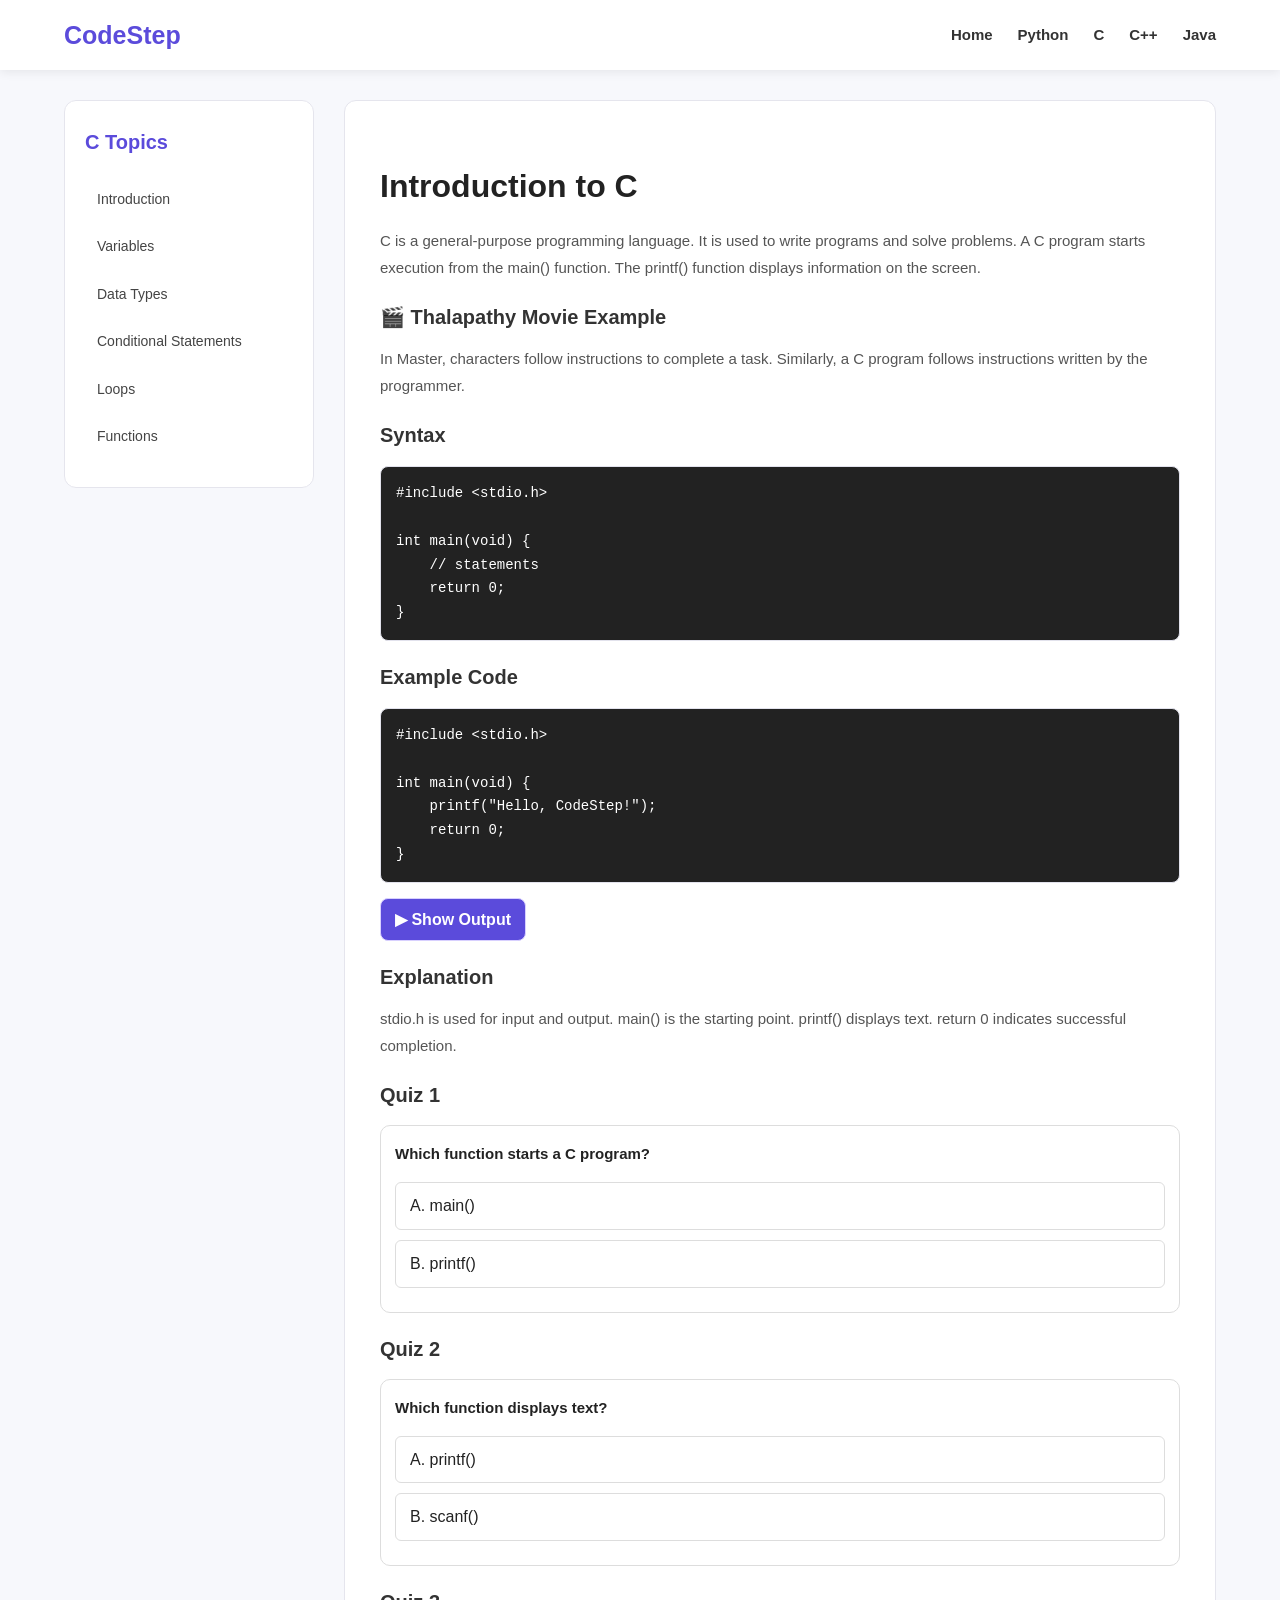
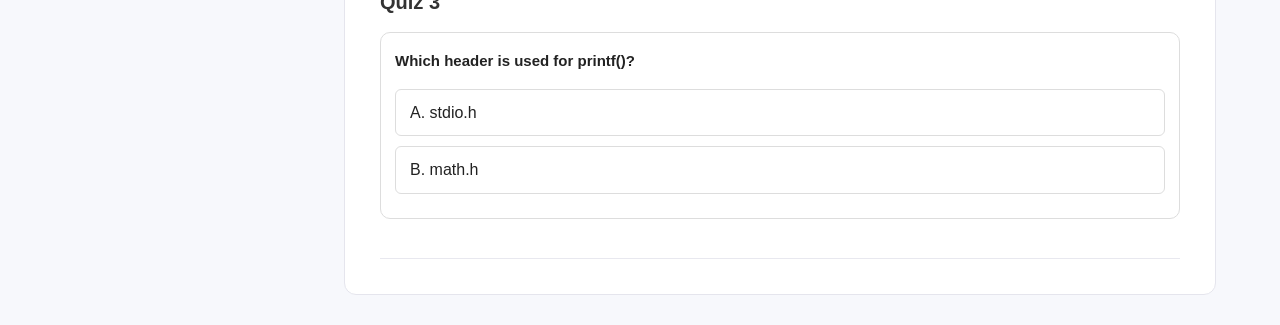
==== c.html @ 49bfe941 "Updated CodeStep project" ====
<!DOCTYPE html>
<html lang="en">
<head>
    <meta charset="UTF-8">
    <meta name="viewport" content="width=device-width, initial-scale=1.0">
    <title>Learn C - CodeStep</title>
    <link rel="stylesheet" href="style.css">

    <style>
        .topic { display: none; }
        .topic:target { display: block; }

        .learning-page:has(.topic:target) .topic:first-of-type {
            display: none;
        }

        .learning-page:not(:has(.topic:target)) .topic:first-of-type {
            display: block;
        }

        .output-details {
            margin: 12px 0;
        }

        .output-details summary {
            cursor: pointer;
            display: inline-block;
            padding: 8px 14px;
            border-radius: 8px;
            background: #5b4bdb;
            color: white;
            font-weight: 600;
        }

        .output-details pre {
            margin-top: 10px;
            padding: 12px;
            border-radius: 8px;
            overflow-x: auto;
        }

        .quiz-question {
            margin: 14px 0;
            padding: 14px;
            border: 1px solid #ddd;
            border-radius: 10px;
        }

        .quiz-question input[type="radio"] {
            position: absolute;
            opacity: 0;
            width: 1px;
            height: 1px;
        }

        .quiz-question label {
            display: block;
            width: 100%;
            box-sizing: border-box;
            min-height: 45px;
            margin: 10px 0;
            padding: 10px 14px;
            cursor: pointer;
            border: 1px solid #ddd;
            border-radius: 6px;
            background: white;
            text-align: left;
        }

        .quiz-question label:hover {
            background: #eeeaff;
        }

        .quiz-question .answer {
            display: none;
            font-weight: bold;
            margin: 10px 0;
        }

        .quiz-question input.correct-option:checked + label {
            background: #e8f7e8;
            border-color: green;
        }

        .quiz-question input.correct-option:checked + label + .answer.correct {
            display: block;
            color: green;
        }

        .quiz-question input.wrong-option:checked + label {
            background: #fff0f0;
            border-color: red;
        }

        .quiz-question input.wrong-option:checked + label + .answer.wrong {
            display: block;
            color: red;
        }
    </style>
</head>

<body>

<header class="header">
    <div class="logo">CodeStep</div>

    <nav class="nav">
        <a href="index.html">Home</a>
        <a href="python.html">Python</a>
        <a href="c.html">C</a>
        <a href="cpp.html">C++</a>
        <a href="java.html">Java</a>
    </nav>
</header>

<div class="learning-page">

    <aside class="sidebar">
        <h3>C Topics</h3>
        <a href="#intro">Introduction</a>
        <a href="#variables">Variables</a>
        <a href="#datatypes">Data Types</a>
        <a href="#conditions">Conditional Statements</a>
        <a href="#loops">Loops</a>
        <a href="#functions">Functions</a>
    </aside>

    <main class="content">

        <!-- TOPIC 1: INTRODUCTION -->

        <section class="topic" id="intro">

            <h1>Introduction to C</h1>

            <p>
                C is a general-purpose programming language.
                It is used to write programs and solve problems.
                A C program starts execution from the main()
                function. The printf() function displays
                information on the screen.
            </p>

            <h3>🎬 Thalapathy Movie Example</h3>

            <p>
                In Master, characters follow instructions
                to complete a task. Similarly, a C program
                follows instructions written by the programmer.
            </p>

            <h3>Syntax</h3>

            <pre><code>#include &lt;stdio.h&gt;

int main(void) {
    // statements
    return 0;
}</code></pre>

            <h3>Example Code</h3>

            <pre><code>#include &lt;stdio.h&gt;

int main(void) {
    printf("Hello, CodeStep!");
    return 0;
}</code></pre>

            <details class="output-details">
                <summary>▶ Show Output</summary>
                <pre><code>Hello, CodeStep!</code></pre>
            </details>

            <h3>Explanation</h3>

            <p>
                stdio.h is used for input and output.
                main() is the starting point.
                printf() displays text.
                return 0 indicates successful completion.
            </p>

            <h3>Quiz 1</h3>

            <div class="quiz-question">
                <p>Which function starts a C program?</p>

                <input type="radio" name="c-q1" id="c-q1-a" class="correct-option">
                <label for="c-q1-a">A. main()</label>
                <p class="answer correct">Correct!</p>

                <input type="radio" name="c-q1" id="c-q1-b" class="wrong-option">
                <label for="c-q1-b">B. printf()</label>
                <p class="answer wrong">Wrong!</p>
            </div>

            <h3>Quiz 2</h3>

            <div class="quiz-question">
                <p>Which function displays text?</p>

                <input type="radio" name="c-q2" id="c-q2-a" class="correct-option">
                <label for="c-q2-a">A. printf()</label>
                <p class="answer correct">Correct!</p>

                <input type="radio" name="c-q2" id="c-q2-b" class="wrong-option">
                <label for="c-q2-b">B. scanf()</label>
                <p class="answer wrong">Wrong!</p>
            </div>

            <h3>Quiz 3</h3>

            <div class="quiz-question">
                <p>Which header is used for printf()?</p>

                <input type="radio" name="c-q3" id="c-q3-a" class="correct-option">
                <label for="c-q3-a">A. stdio.h</label>
                <p class="answer correct">Correct!</p>

                <input type="radio" name="c-q3" id="c-q3-b" class="wrong-option">
                <label for="c-q3-b">B. math.h</label>
                <p class="answer wrong">Wrong!</p>
            </div>

        </section>

        <!-- TOPIC 2: VARIABLES -->

        <section class="topic" id="variables">

            <h1>Variables</h1>

            <p>
                A variable is a named memory location
                used to store a value.
                Variables can store numbers and other
                information that can be used in a program.
            </p>

            <h3>🎬 Thalapathy Movie Example</h3>

            <p>
                In Sarkar, votes can be counted and stored.
                Similarly, variables store values such
                as marks, age, and count.
            </p>

            <h3>Syntax</h3>

            <pre><code>data_type variable_name = value;</code></pre>

            <h3>Example Code</h3>

            <pre><code>#include &lt;stdio.h&gt;

int main(void) {

    int marks = 95;

    printf("Marks = %d", marks);

    return 0;
}</code></pre>

            <details class="output-details">
                <summary>▶ Show Output</summary>
                <pre><code>Marks = 95</code></pre>
            </details>

            <h3>Explanation</h3>

            <p>
                int is the data type.
                marks is the variable name.
                95 is the stored value.
                %d displays an integer.
            </p>

            <h3>Quiz 1</h3>

            <div class="quiz-question">
                <p>What does a variable store?</p>

                <input type="radio" name="c-q4" id="c-q4-a" class="correct-option">
                <label for="c-q4-a">A. A value</label>
                <p class="answer correct">Correct!</p>

                <input type="radio" name="c-q4" id="c-q4-b" class="wrong-option">
                <label for="c-q4-b">B. Only a function</label>
                <p class="answer wrong">Wrong!</p>
            </div>

            <h3>Quiz 2</h3>

            <div class="quiz-question">
                <p>Which type stores whole numbers?</p>

                <input type="radio" name="c-q5" id="c-q5-a" class="correct-option">
                <label for="c-q5-a">A. int</label>
                <p class="answer correct">Correct!</p>

                <input type="radio" name="c-q5" id="c-q5-b" class="wrong-option">
                <label for="c-q5-b">B. char</label>
                <p class="answer wrong">Wrong!</p>
            </div>

            <h3>Quiz 3</h3>

            <div class="quiz-question">
                <p>Choose a valid declaration.</p>

                <input type="radio" name="c-q6" id="c-q6-a" class="correct-option">
                <label for="c-q6-a">A. int age = 18;</label>
                <p class="answer correct">Correct!</p>

                <input type="radio" name="c-q6" id="c-q6-b" class="wrong-option">
                <label for="c-q6-b">B. age int;</label>
                <p class="answer wrong">Wrong!</p>
            </div>

        </section>

        <!-- TOPIC 3: DATA TYPES -->

        <section class="topic" id="datatypes">

            <h1>Data Types</h1>

            <p>
                Data types specify the type of value
                stored in a variable.
                int stores whole numbers.
                float stores decimal numbers.
                char stores a single character.
            </p>

            <h3>🎬 Thalapathy Movie Example</h3>

            <p>
                In Bigil, different players have different
                roles. In C, data types also have different
                roles based on the values they store.
            </p>

            <h3>Syntax</h3>

            <pre><code>int count;
float price;
char grade;</code></pre>

            <h3>Example Code</h3>

            <pre><code>#include &lt;stdio.h&gt;

int main(void) {

    int count = 3;
    float price = 12.5;
    char grade = 'A';

    printf("%d\n", count);
    printf("%.1f\n", price);
    printf("%c", grade);

    return 0;
}</code></pre>

            <details class="output-details">
                <summary>▶ Show Output</summary>
                <pre><code>3
12.5
A</code></pre>
            </details>

            <h3>Explanation</h3>

            <p>
                %d displays an integer.
                %f displays a decimal number.
                %c displays a character.
                \n moves the output to the next line.
            </p>

            <h3>Quiz 1</h3>

            <div class="quiz-question">
                <p>Which type stores a character?</p>

                <input type="radio" name="c-q7" id="c-q7-a" class="correct-option">
                <label for="c-q7-a">A. char</label>
                <p class="answer correct">Correct!</p>

                <input type="radio" name="c-q7" id="c-q7-b" class="wrong-option">
                <label for="c-q7-b">B. float</label>
                <p class="answer wrong">Wrong!</p>
            </div>

            <h3>Quiz 2</h3>

            <div class="quiz-question">
                <p>Which type stores 8.5?</p>

                <input type="radio" name="c-q8" id="c-q8-a" class="correct-option">
                <label for="c-q8-a">A. float</label>
                <p class="answer correct">Correct!</p>

                <input type="radio" name="c-q8" id="c-q8-b" class="wrong-option">
                <label for="c-q8-b">B. char</label>
                <p class="answer wrong">Wrong!</p>
            </div>

            <h3>Quiz 3</h3>

            <div class="quiz-question">
                <p>Which format prints an integer?</p>

                <input type="radio" name="c-q9" id="c-q9-a" class="correct-option">
                <label for="c-q9-a">A. %d</label>
                <p class="answer correct">Correct!</p>

                <input type="radio" name="c-q9" id="c-q9-b" class="wrong-option">
                <label for="c-q9-b">B. %c</label>
                <p class="answer wrong">Wrong!</p>
            </div>

        </section>

        <!-- TOPIC 4: CONDITIONS -->

        <section class="topic" id="conditions">

            <h1>Conditional Statements</h1>

            <p>
                Conditional statements are used to make
                decisions in a program.
                if checks whether a condition is true.
                else runs when the condition is false.
            </p>

            <h3>🎬 Thalapathy Movie Example</h3>

            <p>
                In Theri, decisions depend on situations.
                Similarly, if-else statements choose
                which block of code should run.
            </p>

            <h3>Syntax</h3>

            <pre><code>if (condition) {
    // true block
} else {
    // false block
}</code></pre>

            <h3>Example Code</h3>

            <pre><code>#include &lt;stdio.h&gt;

int main(void) {

    int mark = 75;

    if (mark >= 50) {
        printf("Pass");
    } else {
        printf("Fail");
    }

    return 0;
}</code></pre>

            <details class="output-details">
                <summary>▶ Show Output</summary>
                <pre><code>Pass</code></pre>
            </details>

            <h3>Explanation</h3>

            <p>
                mark is 75.
                The condition mark >= 50 is true.
                So the program displays Pass.
            </p>

            <h3>Quiz 1</h3>

            <div class="quiz-question">
                <p>Which keyword checks a condition?</p>

                <input type="radio" name="c-q10" id="c-q10-a" class="correct-option">
                <label for="c-q10-a">A. if</label>
                <p class="answer correct">Correct!</p>

                <input type="radio" name="c-q10" id="c-q10-b" class="wrong-option">
                <label for="c-q10-b">B. printf</label>
                <p class="answer wrong">Wrong!</p>
            </div>

            <h3>Quiz 2</h3>

            <div class="quiz-question">
                <p>When does else execute?</p>

                <input type="radio" name="c-q11" id="c-q11-a" class="correct-option">
                <label for="c-q11-a">A. When if is false</label>
                <p class="answer correct">Correct!</p>

                <input type="radio" name="c-q11" id="c-q11-b" class="wrong-option">
                <label for="c-q11-b">B. When if is true</label>
                <p class="answer wrong">Wrong!</p>
            </div>

            <h3>Quiz 3</h3>

            <div class="quiz-question">
                <p>What is the output when mark = 75?</p>

                <input type="radio" name="c-q12" id="c-q12-a" class="correct-option">
                <label for="c-q12-a">A. Pass</label>
                <p class="answer correct">Correct!</p>

                <input type="radio" name="c-q12" id="c-q12-b" class="wrong-option">
                <label for="c-q12-b">B. Fail</label>
                <p class="answer wrong">Wrong!</p>
            </div>

        </section>

        <!-- TOPIC 5: LOOPS -->

        <section class="topic" id="loops">

            <h1>Loops</h1>

            <p>
                Loops repeat a block of code.
                A for loop is useful when we know
                how many times we want to repeat
                a particular task.
            </p>

            <h3>🎬 Thalapathy Movie Example</h3>

            <p>
                In Leo, repeated practice helps a team
                improve. A loop repeats instructions
                until its condition becomes false.
            </p>

            <h3>Syntax</h3>

            <pre><code>for (initialization; condition; update) {
    // statements
}</code></pre>

            <h3>Example Code</h3>

            <pre><code>#include &lt;stdio.h&gt;

int main(void) {

    for (int i = 1; i <= 3; i++) {
        printf("%d ", i);
    }

    return 0;
}</code></pre>

            <details class="output-details">
                <summary>▶ Show Output</summary>
                <pre><code>1 2 3</code></pre>
            </details>

            <h3>Explanation</h3>

            <p>
                The loop starts with i = 1.
                It runs while i is less than or equal to 3.
                i++ increases the value by one.
                So the output is 1 2 3.
            </p>

            <h3>Quiz 1</h3>

            <div class="quiz-question">
                <p>What does a loop do?</p>

                <input type="radio" name="c-q13" id="c-q13-a" class="correct-option">
                <label for="c-q13-a">A. Repeats code</label>
                <p class="answer correct">Correct!</p>

                <input type="radio" name="c-q13" id="c-q13-b" class="wrong-option">
                <label for="c-q13-b">B. Deletes code</label>
                <p class="answer wrong">Wrong!</p>
            </div>

            <h3>Quiz 2</h3>

            <div class="quiz-question">
                <p>Which part checks whether to continue?</p>

                <input type="radio" name="c-q14" id="c-q14-a" class="correct-option">
                <label for="c-q14-a">A. Condition</label>
                <p class="answer correct">Correct!</p>

                <input type="radio" name="c-q14" id="c-q14-b" class="wrong-option">
                <label for="c-q14-b">B. Update</label>
                <p class="answer wrong">Wrong!</p>
            </div>

            <h3>Quiz 3</h3>

            <div class="quiz-question">
                <p>How many times does this loop run from 1 to 3?</p>

                <input type="radio" name="c-q15" id="c-q15-a" class="correct-option">
                <label for="c-q15-a">A. 3 times</label>
                <p class="answer correct">Correct!</p>

                <input type="radio" name="c-q15" id="c-q15-b" class="wrong-option">
                <label for="c-q15-b">B. 1 time</label>
                <p class="answer wrong">Wrong!</p>
            </div>

        </section>

        <!-- TOPIC 6: FUNCTIONS -->

        <section class="topic" id="functions">

            <h1>Functions</h1>

            <p>
                A function is a reusable block of code
                that performs a particular task.
                Functions help organize a program
                and avoid writing the same code repeatedly.
            </p>

            <h3>🎬 Thalapathy Movie Example</h3>

            <p>
                In Mersal, different people handle
                different responsibilities.
                Similarly, a function performs
                a specific task in a program.
            </p>

            <h3>Syntax</h3>

            <pre><code>return_type function_name(parameters) {
    // statements
    return value;
}</code></pre>

            <h3>Example Code</h3>

            <pre><code>#include &lt;stdio.h&gt;

int add(int a, int b) {
    return a + b;
}

int main(void) {

    printf("%d", add(4, 3));

    return 0;
}</code></pre>

            <details class="output-details">
                <summary>▶ Show Output</summary>
                <pre><code>7</code></pre>
            </details>

            <h3>Explanation</h3>

            <p>
                add() receives two integer values.
                It adds them and returns the result.
                add(4, 3) returns 7.
            </p>

            <h3>Quiz 1</h3>

            <div class="quiz-question">
                <p>Why do we use functions?</p>

                <input type="radio" name="c-q16" id="c-q16-a" class="correct-option">
                <label for="c-q16-a">A. To reuse code</label>
                <p class="answer correct">Correct!</p>

                <input type="radio" name="c-q16" id="c-q16-b" class="wrong-option">
                <label for="c-q16-b">B. To stop the computer</label>
                <p class="answer wrong">Wrong!</p>
            </div>

<h3>Quiz 2</h3>

            <div class="quiz-question">
                <p>Which keyword returns a value?</p>

                <input type="radio" name="c-q17" id="c-q17-a" class="correct-option">
                <label for="c-q17-a">A. return</label>
                <p class="answer correct">Correct!</p>

                <input type="radio" name="c-q17" id="c-q17-b" class="wrong-option">
                <label for="c-q17-b">B. printf</label>
                <p class="answer wrong">Wrong!</p>
            </div>

            <h3>Quiz 3</h3>

            <div class="quiz-question">
                <p>What does add(4, 3) return?</p>

                <input type="radio" name="c-q18" id="c-q18-a" class="correct-option">
                <label for="c-q18-a">A. 7</label>
                <p class="answer correct">Correct!</p>

                <input type="radio" name="c-q18" id="c-q18-b" class="wrong-option">
                <label for="c-q18-b">B. 43</label>
                <p class="answer wrong">Wrong!</p>
            </div>

        </section>

    </main>

</div>

</body>
</html>
---- style.css ----
/* =========================
   GENERAL
========================= */

* {
    margin: 0;
    padding: 0;
    box-sizing: border-box;
}

html {
    scroll-behavior: smooth;
}

body {
    font-family: Arial, sans-serif;
    background: #f7f8fc;
    color: #222;
    line-height: 1.6;
}

a {
    text-decoration: none;
}

button {
    font-family: inherit;
    cursor: pointer;
}

section {
    scroll-margin-top: 130px;
}


/* =========================
   HOME PAGE NAVBAR
========================= */

.navbar {
    width: 100%;
    min-height: 80px;
    background: #ffffff;

    display: flex;
    justify-content: space-between;
    align-items: center;

    padding: 0 8%;

    position: sticky;
    top: 0;
    z-index: 1000;

    box-shadow: 0 2px 10px rgba(0, 0, 0, 0.08);
}

.logo {
    flex-shrink: 0;
}

.logo a {
    font-size: 28px;
    font-weight: bold;
    color: #5b4bdb;
    text-decoration: none;
}

.nav-links {
    display: flex;
    align-items: center;
    justify-content: flex-end;
    gap: 35px;
}

.nav-links a {
    color: #333;
    font-size: 16px;
    font-weight: 600;
    white-space: nowrap;
    transition: 0.3s;
}

.nav-links a:hover {
    color: #5b4bdb;
}


/* =========================
   HOME PAGE HERO
========================= */

.hero {
    min-height: 430px;

    display: flex;
    flex-direction: column;
    justify-content: center;
    align-items: center;

    text-align: center;

    padding: 70px 20px;

    background: linear-gradient(
        135deg,
        #eef0ff,
        #f7f8fc,
        #e9f3ff
    );
}

.tagline {
    color: #5b4bdb;
    font-size: 14px;
    font-weight: bold;
    letter-spacing: 2px;
    margin-bottom: 15px;
}

.hero h2 {
    font-size: 48px;
    color: #222;
    line-height: 1.2;
    margin-bottom: 12px;
}

.hero h3 {
    font-size: 25px;
    color: #5b4bdb;
    margin-bottom: 15px;
}

.hero p {
    max-width: 650px;
    color: #666;
    font-size: 17px;
    margin-bottom: 25px;
}

.start-btn {
    display: inline-block;

    background: #5b4bdb;
    color: #ffffff;

    padding: 13px 28px;

    border-radius: 8px;

    font-size: 16px;
    font-weight: bold;

    transition: 0.3s;
}

.start-btn:hover {
    background: #4635c4;
    transform: translateY(-2px);
}


/* =========================
   HOME LANGUAGE SECTION
========================= */

.languages-section {
    padding: 70px 8%;
    background: #f7f8fc;
}

.section-heading {
    text-align: center;
    margin-bottom: 45px;
}

.section-tag {
    color: #5b4bdb;
    font-size: 13px;
    font-weight: bold;
    letter-spacing: 2px;
    margin-bottom: 10px;
}

.section-heading h2 {
    font-size: 32px;
    color: #222;
    margin-bottom: 12px;
}

.section-heading p {
    color: #666;
    font-size: 16px;
}


/* =========================
   LANGUAGE CARDS
========================= */

.language-cards {
    display: grid;

    grid-template-columns: repeat(4, minmax(0, 1fr));

    gap: 25px;

    max-width: 1200px;
    margin: 0 auto;
}

.language-card {
    background: #ffffff;

    padding: 30px 22px;

    border-radius: 15px;

    text-align: center;

    border: 1px solid #e8e8f0;

    display: flex;
    flex-direction: column;
    align-items: center;

    transition: 0.3s;
}

.language-card:hover {
    transform: translateY(-6px);

    box-shadow: 0 10px 25px rgba(91, 75, 219, 0.12);

    border-color: #d8d0ff;
}

.language-card h3 {
    font-size: 22px;
    color: #222;
    margin-bottom: 12px;
}

.language-card p {
    color: #666;
    font-size: 14px;
    margin-bottom: 22px;
    flex-grow: 1;
}


/* =========================
   LANGUAGE ICONS
========================= */

.language-icon {
    width: 75px;
    height: 75px;

    margin: 0 auto 20px;

    display: flex;
    justify-content: center;
    align-items: center;

    border-radius: 15px;

    font-size: 30px;
    font-weight: bold;

    flex-shrink: 0;
}

.python-icon {
    background: #eef0ff;
    color: #5b4bdb;
}

.c-icon {
    background: #e8f3ff;
    color: #1976d2;
}

.cpp-icon {
    background: #e9f7ff;
    color: #0086c9;
}

.java-icon {
    background: #fff0e8;
    color: #e76f00;
}


/* =========================
   LANGUAGE CARD BUTTON
========================= */

.card-button {
    display: flex;
    justify-content: center;
    align-items: center;

    width: 160px;
    height: 45px;

    margin-top: auto;

    background: #5b4bdb;
    color: #ffffff;

    border-radius: 7px;

    font-size: 14px;
    font-weight: bold;

    white-space: nowrap;
    text-align: center;

    transition: 0.3s;
}

.card-button:hover {
    background: #4635c4;
}


/* =========================
   ABOUT SECTION
========================= */

#about {
    padding: 70px 8%;
    background: #ffffff;
    text-align: center;
}

#about h2 {
    color: #222;
    font-size: 32px;
    margin-bottom: 20px;
}

#about p {
    max-width: 750px;
    margin: 0 auto;
    color: #666;
    font-size: 16px;
}


/* =========================
   LEARNING PAGE HEADER
========================= */

.header {
    width: 100%;
    min-height: 70px;

    background: #ffffff;

    display: flex;
    justify-content: space-between;
    align-items: center;

    padding: 0 5%;

    position: sticky;
    top: 0;
    z-index: 1000;

    box-shadow: 0 2px 10px rgba(0, 0, 0, 0.08);
}

.header .logo {
    font-size: 25px;
    font-weight: bold;
    color: #5b4bdb;
}

.header .logo a {
    color: #5b4bdb;
}


/* LEARNING PAGE NAV */

.nav {
    display: flex;
    align-items: center;
    gap: 25px;
}

.nav a {
    color: #333;
    font-size: 15px;
    font-weight: 600;
    white-space: nowrap;
    transition: 0.3s;
}

.nav a:hover {
    color: #5b4bdb;
}


/* =========================
   LEARNING PAGE LAYOUT
========================= */

.learning-page {
    display: flex;
    align-items: flex-start;
    gap: 30px;

    padding: 30px 5%;

    max-width: 1500px;
    margin: 0 auto;

    min-height: calc(100vh - 70px);
}


/* =========================
   SIDEBAR
========================= */

.sidebar {
    width: 250px;
    min-width: 250px;

    background: #ffffff;

    padding: 25px 20px;

    border-radius: 12px;

    border: 1px solid #e5e5ed;

    position: sticky;
    top: 100px;

    max-height: calc(100vh - 120px);

    overflow-y: auto;
}

.sidebar h3 {
    color: #5b4bdb;
    font-size: 20px;
    margin-bottom: 20px;
}

.sidebar a {
    display: block;

    padding: 10px 12px;

    margin-bottom: 5px;

    border-radius: 7px;

    color: #444;
    font-size: 14px;

    transition: 0.3s;
}

.sidebar a:hover {
    background: #eef0ff;
    color: #5b4bdb;
}


/* =========================
   MAIN CONTENT
========================= */

.content {
    flex: 1;
    min-width: 0;

    background: #ffffff;

    padding: 35px;

    border-radius: 12px;

    border: 1px solid #e5e5ed;
}

.content h1 {
    color: #222;
    font-size: 32px;
    margin-bottom: 15px;
}

.content h2 {
    color: #5b4bdb;
    font-size: 25px;
    margin-bottom: 15px;
}

.content h3 {
    color: #333;
    font-size: 20px;
    margin-bottom: 12px;
}

.content p {
    color: #555;
    font-size: 15px;
    margin-bottom: 15px;
}

.content ul,
.content ol {
    padding-left: 25px;
    margin-bottom: 20px;
}

.content li {
    color: #555;
    margin-bottom: 8px;
}


/* =========================
   TOPIC SECTIONS
========================= */

.topic {
    display: none;

    padding: 25px 0;

    border-bottom: 1px solid #e8e8ef;

    scroll-margin-top: 130px;
}

/* Show selected topic */

.topic:target {
    display: block;
}

/* Show first topic by default */

.learning-page:not(:has(.topic:target))
.topic:first-of-type {
    display: block;
}

/* Hide first topic when another topic is selected */

.learning-page:has(.topic:target)
.topic:first-of-type {
    display: none;
}

.topic:last-child {
    border-bottom: none;
}

.topic h2 {
    margin-bottom: 15px;
}

.topic h3 {
    margin-top: 20px;
}

.topic p {
    line-height: 1.8;
}


/* =========================
   CODE BLOCK
========================= */

pre {
    background: #f7f8fc;
    color: #222;

    padding: 18px;

    border: 1px solid #e2e2ec;

    border-radius: 8px;

    margin: 15px 0;

    overflow-x: auto;

    font-size: 14px;
    line-height: 1.7;
}

pre code {
    font-family: Consolas, monospace;
    color: #222;
}


/* =========================
   OUTPUT AREA
========================= */

.output-details {
    margin: 20px 0;
}

.output-details summary {
    display: inline-block;

    background: #eeeaff;
    color: #5b4bdb;

    padding: 10px 18px;

    border: 1px solid #d8d0ff;
    border-radius: 8px;

    cursor: pointer;

    font-weight: bold;

    transition: 0.3s;
}

.output-details summary:hover {
    background: #e2dcff;
    color: #4635c4;
}

.output-details pre {
    background: #f7f8fc;
    color: #222;

    padding: 18px;

    border: 1px solid #e2e2ec;
    border-radius: 8px;

    margin-top: 12px;

    overflow-x: auto;

    font-size: 14px;
    line-height: 1.7;
}

.output-details code {
    color: #222;
    font-family: Consolas, monospace;
}


/* =========================
   TRY IT SECTION
========================= */

.try-it {
    background: #f7f8fc;

    padding: 20px;

    border: 1px solid #e2e2ec;

    border-radius: 10px;

    margin: 20px 0;
}

.try-it h3 {
    color: #5b4bdb;
    margin-bottom: 15px;
}

.try-it textarea {
    width: 100%;
    min-height: 180px;

    padding: 15px;

    background: #ffffff;
    color: #222;

    border: 1px solid #d8d8e5;
    border-radius: 8px;

    font-family: Consolas, monospace;
    font-size: 14px;
    line-height: 1.6;

    resize: vertical;
}

.try-it textarea:focus {
    outline: 2px solid #c9c0ff;
    border-color: #5b4bdb;
}

.try-it button {
    background: #5b4bdb;
    color: #ffffff;

    border: none;
    border-radius: 7px;

    padding: 10px 20px;

    margin-top: 12px;

    font-size: 14px;
    font-weight: bold;

    transition: 0.3s;
}

.try-it button:hover {
    background: #4635c4;
}

.try-it .output {
    background: #ffffff;
    color: #222;

    border: 1px solid #e2e2ec;
    border-radius: 8px;

    padding: 15px;

    margin-top: 15px;

    min-height: 50px;

    overflow-x: auto;
}


/* =========================
   QUIZ
========================= */

.quiz {
    width: 100%;

    background: #f7f8fc;

    padding: 25px;

    border: 1px solid #e2e2ec;

    border-radius: 10px;

    margin: 25px 0;
}

.quiz h2 {
    color: #5b4bdb;
    margin-bottom: 20px;
}


/* QUIZ QUESTION */

.quiz-question {
    width: 100%;

    background: #ffffff;

    padding: 20px;

    border: 1px solid #e2e2ec;

    border-radius: 10px;

    margin: 14px 0 18px;
}

.quiz-question p {
    color: #222;
    font-weight: bold;
    margin-bottom: 15px;
}


/* QUIZ BUTTONS */

.quiz-question button {
    display: block;

    width: 100%;
    min-height: 45px;

    background: #ffffff;
    color: #333;

    padding: 12px 15px;
    margin: 10px 0;

    border: 1px solid #e2e2ec;
    border-radius: 7px;

    font-size: 14px;
    text-align: left;

    cursor: pointer;

    transition: 0.3s;
}

.quiz-question button:hover {
    background: #eef0ff;
    border-color: #c9c0ff;
}


/* QUIZ ANSWER */

.quiz-question .answer {
    display: block;

    width: 100%;

    background: transparent;

    border: none;

    padding: 0;

    margin-top: 12px;

    font-size: 14px;
    font-weight: bold;
}

.answer.correct {
    color: green;
}

.answer.wrong {
    color: red;
}



/* =========================
   FOOTER
========================= */

footer {
    width: 100%;

    background: #111111;
    color: #ffffff;

    padding: 30px 8%;

    text-align: center;

    font-size: 14px;

    border-top: 1px solid #333333;
}

footer p {
    color: #cccccc;
    margin-bottom: 8px;
}

footer a {
    color: #a99cff;
    text-decoration: none;
}

footer a:hover {
    color: #ffffff;
}


/* =========================
   TABLET
========================= */

@media (max-width: 1100px) {

    .language-cards {
        grid-template-columns: repeat(2, minmax(0, 1fr));
    }

    .learning-page {
        padding: 25px 3%;
        gap: 20px;
    }

    .sidebar {
        width: 220px;
        min-width: 220px;
    }

    .content {
        padding: 25px;
    }

}


/* =========================
   MOBILE
========================= */

@media (max-width: 700px) {

    /* HOME NAVBAR */

    .navbar {
        min-height: 70px;

        padding: 15px 5%;

        flex-direction: column;
        justify-content: center;

        gap: 12px;
    }

    .logo a {
        font-size: 25px;
    }

    .nav-links {
        width: 100%;

        display: flex;
        flex-wrap: wrap;

        justify-content: center;
        align-items: center;

        gap: 12px 20px;
    }

    .nav-links a {
        font-size: 14px;
    }


    /* HOME HERO */

    .hero {
        min-height: 350px;
        padding: 50px 20px;
    }

    .hero h2 {
        font-size: 34px;
    }

    .hero h3 {
        font-size: 21px;
    }

    .hero p {
        font-size: 15px;
    }


    /* LANGUAGE SECTION */

    .languages-section {
        padding: 50px 5%;
    }

    .section-heading h2 {
        font-size: 26px;
    }

    .language-cards {
        grid-template-columns: 1fr;
        gap: 18px;
    }

    .language-card {
        padding: 25px 20px;
    }


    /* LEARNING HEADER */

    .header {
        width: 100%;
        min-height: 70px;

        padding: 12px 5%;

        background: #ffffff;

        display: flex;
        flex-direction: column;

        justify-content: center;
        align-items: center;

        gap: 10px;

        position: sticky;
        top: 0;
        z-index: 1000;
    }

    .header .logo {
        font-size: 23px;
    }

    .nav {
        width: 100%;

        display: flex;
        flex-wrap: wrap;

        justify-content: center;
        align-items: center;

        gap: 10px 18px;
    }

    .nav a {
        font-size: 13px;
    }


    /* LEARNING PAGE */

    .learning-page {
        flex-direction: column;

        padding: 20px 5%;

        gap: 20px;
    }


    /* SIDEBAR */

    .sidebar {
        width: 100%;
        min-width: 0;

        position: static;

        max-height: none;

        padding: 20px;
    }

    .sidebar a {
        display: inline-block;

        margin-right: 5px;
    }


    /* CONTENT */

    .content {
        width: 100%;

        padding: 20px;
    }

    .content h1 {
        font-size: 27px;
    }

    .content h2 {
        font-size: 22px;
    }


    /* TOPICS */

    .topic {
        padding: 20px 0;

        scroll-margin-top: 130px;
    }


    /* CODE */

    pre {
        font-size: 12px;
        padding: 12px;
    }


    /* TRY IT */

    .try-it {
        padding: 15px;
    }


    /* QUIZ */

    .quiz {
        padding: 15px;
    }

    .quiz-question {
        padding: 15px;
    }

    .quiz-question button {
        min-height: 45px;

        font-size: 13px;

        padding: 10px 12px;
    }

}


/* =========================
   SMALL MOBILE
========================= */

@media (max-width: 400px) {

    .nav-links {
        gap: 10px 14px;
    }

    .nav-links a {
        font-size: 12px;
    }

    .hero h2 {
        font-size: 29px;
    }

    .section-heading h2 {
        font-size: 23px;
    }

    .content {
        padding: 15px;
    }

    .quiz-question {
        padding: 15px;
    }

}
/* Same code box design for all language pages */

.content pre {
    background: #222222 !important;
    color: #ffffff !important;

    padding: 15px;
    border-radius: 8px;

    overflow-x: auto;
}

.content pre code {
    background: transparent !important;
    color: #ffffff !important;
}
/* HEADER FIX */
header.header {
    background: #ffffff !important;
    color: #222222 !important;
}

/* LOGO FIX */
header.header .logo,
header.header .logo a {
    color: #5b4bdb !important;
    font-family: Arial, sans-serif !important;
    font-size: 25px !important;
    font-weight: bold !important;
}

/* NAV HOVER FIX */
header.header .nav a:hover {
    color: #5b4bdb !important;
}

/* CODE BOX FIX */
.content pre,
pre {
    background: #222222 !important;
    color: #ffffff !important;
}

.content pre code,
pre code {
    background: transparent !important;
    color: #ffffff !important;
}
/* QUIZ FEEDBACK */

.quiz-question input[type="radio"] {
    position: absolute;
    opacity: 0;
}

.quiz-question label {
    display: block;
    width: 100%;
    box-sizing: border-box;
    padding: 12px 14px;
    margin: 10px 0;
    min-height: 45px;
    border: 1px solid #ddd;
    border-radius: 6px;
    background: white;
    cursor: pointer;
    text-align: left;
}

.quiz-question label:hover {
    background: #eeeaff;
}

.quiz-question .answer {
    display: none;
    font-weight: bold;
    margin: 8px 0;
}

.quiz-question input.correct-option:checked
+ label + .answer.correct {
    display: block;
    color: green;
}

.quiz-question input.wrong-option:checked
+ label + .answer.wrong {
    display: block;
    color: red;
}

.quiz-question input.correct-option:checked + label {
    background: #e8f7e8;
    border-color: green;
}

.quiz-question input.wrong-option:checked + label {
    background: #fff0f0;
    border-color: red;
}
/* QUIZ FEEDBACK */

.quiz-question input[type="radio"] {
    position: absolute;
    opacity: 0;
    width: 1px;
    height: 1px;
}

.quiz-question label {
    display: block;
    width: 100%;
    box-sizing: border-box;
    padding: 12px 14px;
    margin: 8px 0;
    border: 1px solid #ddd;
    border-radius: 7px;
    background: white;
    cursor: pointer;
    text-align: left;
}

.quiz-question label:hover {
    background: #eeeaff;
}

.quiz-question .answer {
    display: none;
    font-weight: bold;
    margin: 10px 0;
}

.quiz-question input.correct-option:checked + label + .answer.correct {
    display: block;
    color: green;
}

.quiz-question input.wrong-option:checked + label + .answer.wrong {
    display: block;
    color: red;
}

.quiz-question input.correct-option:checked + label {
    background: #e8f7e8;
    border-color: green;
}

.quiz-question input.wrong-option:checked + label {
    background: #fff0f0;
    border-color: red;
}
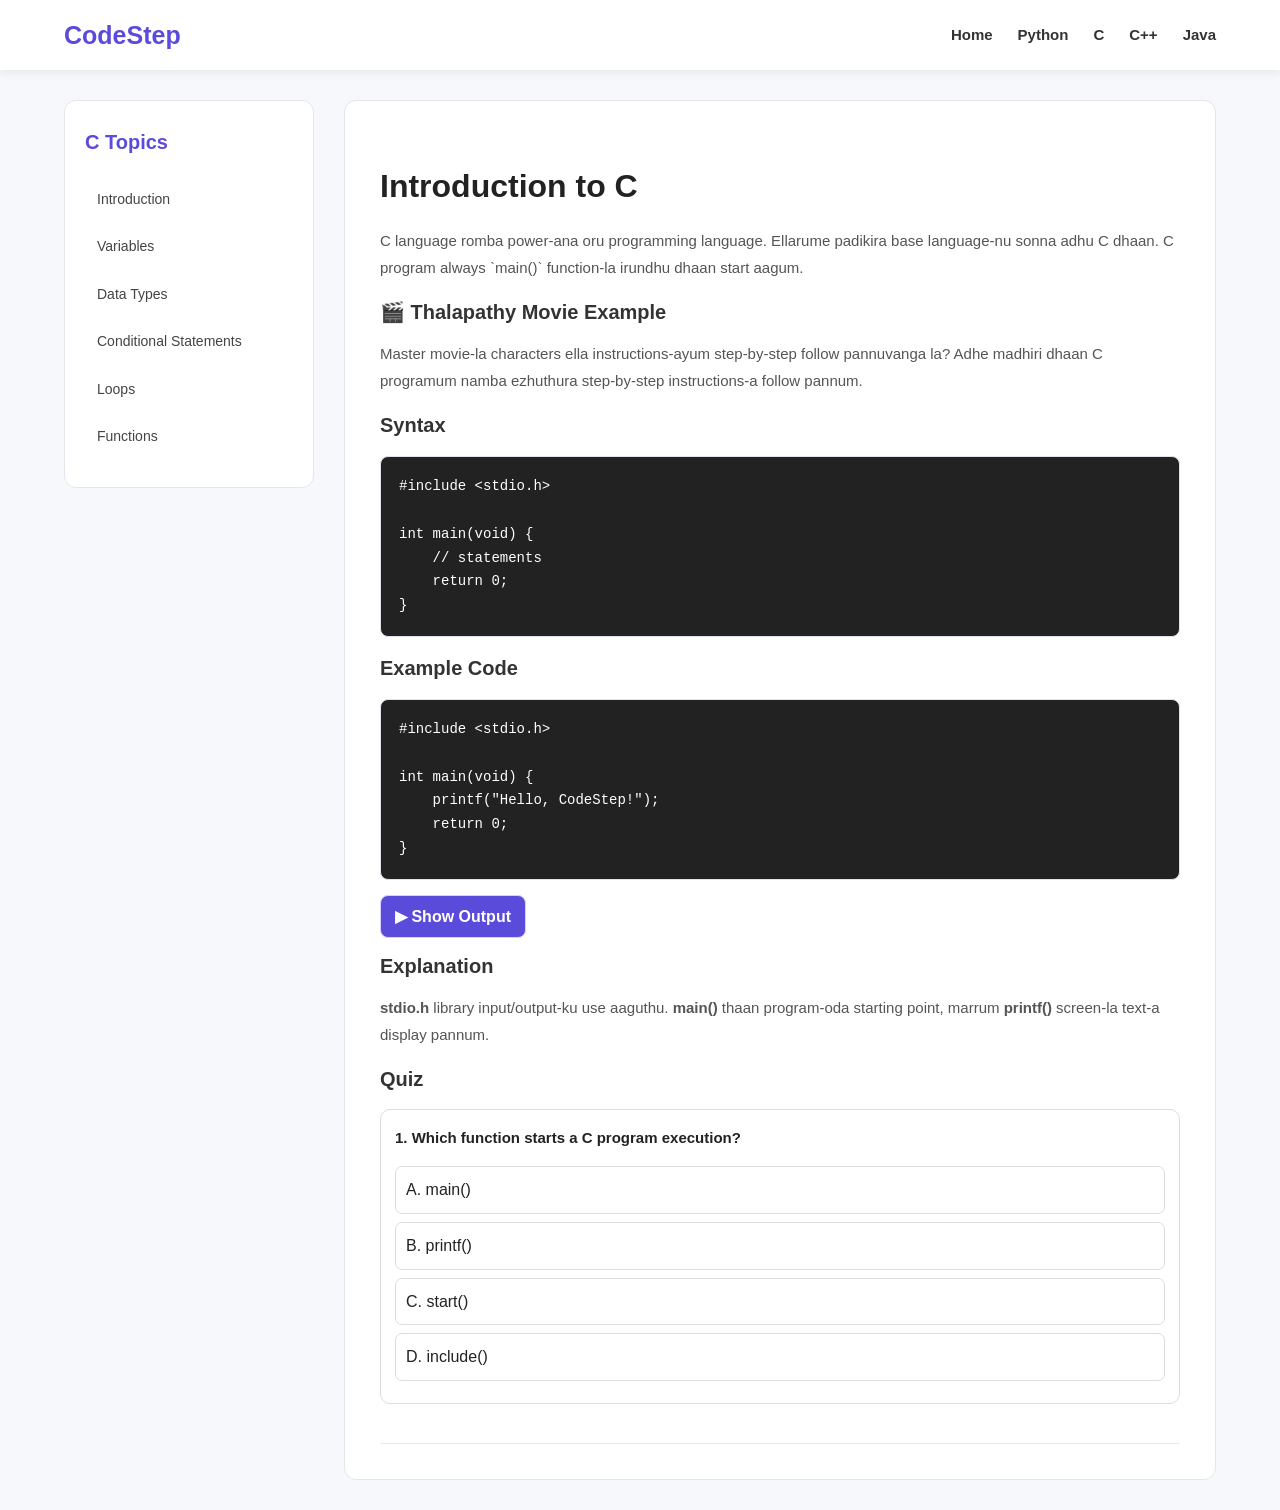
==== commit fb465974: "Upload website files" ====
--- a/c.html
+++ b/c.html
@@ -58,31 +58,33 @@
             width: 100%;
             box-sizing: border-box;
             min-height: 45px;
-            margin: 10px 0;
-            padding: 10px 14px;
+            margin: 8px 0;
+            padding: 10px;
             cursor: pointer;
             border: 1px solid #ddd;
-            border-radius: 6px;
+            border-radius: 7px;
             background: white;
             text-align: left;
         }
 
         .quiz-question label:hover {
-            background: #eeeaff;
+            background: #f2f0ff;
+            border-color: #5b4bdb;
         }
 
         .quiz-question .answer {
             display: none;
+            margin: 10px 0;
             font-weight: bold;
-            margin: 10px 0;
         }
 
         .quiz-question input.correct-option:checked + label {
             background: #e8f7e8;
             border-color: green;
-        }
-
-        .quiz-question input.correct-option:checked + label + .answer.correct {
+            color: green;
+        }
+
+        .quiz-question input.correct-option:checked + label + .answer {
             display: block;
             color: green;
         }
@@ -90,20 +92,19 @@
         .quiz-question input.wrong-option:checked + label {
             background: #fff0f0;
             border-color: red;
-        }
-
-        .quiz-question input.wrong-option:checked + label + .answer.wrong {
+            color: red;
+        }
+
+        .quiz-question input.wrong-option:checked + label + .answer {
             display: block;
             color: red;
         }
     </style>
 </head>
-
 <body>
 
 <header class="header">
     <div class="logo">CodeStep</div>
-
     <nav class="nav">
         <a href="index.html">Home</a>
         <a href="python.html">Python</a>
@@ -114,10 +115,9 @@
 </header>
 
 <div class="learning-page">
-
     <aside class="sidebar">
         <h3>C Topics</h3>
-        <a href="#intro">Introduction</a>
+        <a href="#introduction">Introduction</a>
         <a href="#variables">Variables</a>
         <a href="#datatypes">Data Types</a>
         <a href="#conditions">Conditional Statements</a>
@@ -127,30 +127,15 @@
 
     <main class="content">
 
-        <!-- TOPIC 1: INTRODUCTION -->
-
+        <!-- INTRODUCTION -->
         <section class="topic" id="intro">
-
             <h1>Introduction to C</h1>
-
-            <p>
-                C is a general-purpose programming language.
-                It is used to write programs and solve problems.
-                A C program starts execution from the main()
-                function. The printf() function displays
-                information on the screen.
-            </p>
-
-            <h3>🎬 Thalapathy Movie Example</h3>
-
-            <p>
-                In Master, characters follow instructions
-                to complete a task. Similarly, a C program
-                follows instructions written by the programmer.
-            </p>
+            <p>C language romba power-ana oru programming language. Ellarume padikira base language-nu sonna adhu C dhaan. C program always `main()` function-la irundhu dhaan start aagum.</p>
+
+            <h3>🎬 Thalapathy Movie Example</h3>
+            <p>Master movie-la characters ella instructions-ayum step-by-step follow pannuvanga la? Adhe madhiri dhaan C programum namba ezhuthura step-by-step instructions-a follow pannum.</p>
 
             <h3>Syntax</h3>
-
             <pre><code>#include &lt;stdio.h&gt;
 
 int main(void) {
@@ -159,7 +144,6 @@
 }</code></pre>
 
             <h3>Example Code</h3>
-
             <pre><code>#include &lt;stdio.h&gt;
 
 int main(void) {
@@ -173,188 +157,90 @@
             </details>
 
             <h3>Explanation</h3>
-
-            <p>
-                stdio.h is used for input and output.
-                main() is the starting point.
-                printf() displays text.
-                return 0 indicates successful completion.
-            </p>
-
-            <h3>Quiz 1</h3>
-
-            <div class="quiz-question">
-                <p>Which function starts a C program?</p>
-
+            <p><b>stdio.h</b> library input/output-ku use aaguthu. <b>main()</b> thaan program-oda starting point, marrum <b>printf()</b> screen-la text-a display pannum.</p>
+
+            <h3>Quiz</h3>
+            <div class="quiz-question">
+                <p>1. Which function starts a C program execution?</p>
                 <input type="radio" name="c-q1" id="c-q1-a" class="correct-option">
                 <label for="c-q1-a">A. main()</label>
-                <p class="answer correct">Correct!</p>
+                <p class="answer">Correct! Execution always starts from main().</p>
 
                 <input type="radio" name="c-q1" id="c-q1-b" class="wrong-option">
                 <label for="c-q1-b">B. printf()</label>
-                <p class="answer wrong">Wrong!</p>
-            </div>
-
-            <h3>Quiz 2</h3>
-
-            <div class="quiz-question">
-                <p>Which function displays text?</p>
-
+                <p class="answer">Wrong! printf() is for printing text.</p>
+
+                <input type="radio" name="c-q1" id="c-q1-c" class="wrong-option">
+                <label for="c-q1-c">C. start()</label>
+                <p class="answer">Wrong! That's not a C function.</p>
+
+                <input type="radio" name="c-q1" id="c-q1-d" class="wrong-option">
+                <label for="c-q1-d">D. include()</label>
+                <p class="answer">Wrong! include is a preprocessor directive.</p>
+            </div>
+        </section>
+
+        <!-- VARIABLES -->
+        <section class="topic" id="variables">
+            <h1>Variables</h1>
+            <p>Variable na oru memory location. Athula namba values-a store panni, apram program-la use pannikalam.</p>
+
+            <h3>🎬 Thalapathy Movie Example</h3>
+            <p>Sarkar movie-la votes ellam count panni store pannuvanga la? Adhe madhiri dhaan variables values-a store pannum.</p>
+
+            <h3>Syntax</h3>
+            <pre><code>data_type variable_name = value;</code></pre>
+
+            <h3>Example Code</h3>
+            <pre><code>#include &lt;stdio.h&gt;
+
+int main(void) {
+    int marks = 95;
+    printf("Marks = %d", marks);
+    return 0;
+}</code></pre>
+
+            <details class="output-details">
+                <summary>▶ Show Output</summary>
+                <pre><code>Marks = 95</code></pre>
+            </details>
+
+            <h3>Explanation</h3>
+            <p><b>int</b> data type, <b>marks</b> variable name, marrum <b>%d</b> integer values-a print panna use aaguthu.</p>
+
+            <h3>Quiz</h3>
+            <div class="quiz-question">
+                <p>1. What does a variable store in C?</p>
                 <input type="radio" name="c-q2" id="c-q2-a" class="correct-option">
-                <label for="c-q2-a">A. printf()</label>
-                <p class="answer correct">Correct!</p>
+                <label for="c-q2-a">A. A value</label>
+                <p class="answer">Correct! It stores data values.</p>
 
                 <input type="radio" name="c-q2" id="c-q2-b" class="wrong-option">
-                <label for="c-q2-b">B. scanf()</label>
-                <p class="answer wrong">Wrong!</p>
-            </div>
-
-            <h3>Quiz 3</h3>
-
-            <div class="quiz-question">
-                <p>Which header is used for printf()?</p>
-
-                <input type="radio" name="c-q3" id="c-q3-a" class="correct-option">
-                <label for="c-q3-a">A. stdio.h</label>
-                <p class="answer correct">Correct!</p>
-
-                <input type="radio" name="c-q3" id="c-q3-b" class="wrong-option">
-                <label for="c-q3-b">B. math.h</label>
-                <p class="answer wrong">Wrong!</p>
-            </div>
-
-        </section>
-
-        <!-- TOPIC 2: VARIABLES -->
-
-        <section class="topic" id="variables">
-
-            <h1>Variables</h1>
-
-            <p>
-                A variable is a named memory location
-                used to store a value.
-                Variables can store numbers and other
-                information that can be used in a program.
-            </p>
-
-            <h3>🎬 Thalapathy Movie Example</h3>
-
-            <p>
-                In Sarkar, votes can be counted and stored.
-                Similarly, variables store values such
-                as marks, age, and count.
-            </p>
-
-            <h3>Syntax</h3>
-
-            <pre><code>data_type variable_name = value;</code></pre>
-
-            <h3>Example Code</h3>
-
-            <pre><code>#include &lt;stdio.h&gt;
-
-int main(void) {
-
-    int marks = 95;
-
-    printf("Marks = %d", marks);
-
-    return 0;
-}</code></pre>
-
-            <details class="output-details">
-                <summary>▶ Show Output</summary>
-                <pre><code>Marks = 95</code></pre>
-            </details>
-
-            <h3>Explanation</h3>
-
-            <p>
-                int is the data type.
-                marks is the variable name.
-                95 is the stored value.
-                %d displays an integer.
-            </p>
-
-            <h3>Quiz 1</h3>
-
-            <div class="quiz-question">
-                <p>What does a variable store?</p>
-
-                <input type="radio" name="c-q4" id="c-q4-a" class="correct-option">
-                <label for="c-q4-a">A. A value</label>
-                <p class="answer correct">Correct!</p>
-
-                <input type="radio" name="c-q4" id="c-q4-b" class="wrong-option">
-                <label for="c-q4-b">B. Only a function</label>
-                <p class="answer wrong">Wrong!</p>
-            </div>
-
-            <h3>Quiz 2</h3>
-
-            <div class="quiz-question">
-                <p>Which type stores whole numbers?</p>
-
-                <input type="radio" name="c-q5" id="c-q5-a" class="correct-option">
-                <label for="c-q5-a">A. int</label>
-                <p class="answer correct">Correct!</p>
-
-                <input type="radio" name="c-q5" id="c-q5-b" class="wrong-option">
-                <label for="c-q5-b">B. char</label>
-                <p class="answer wrong">Wrong!</p>
-            </div>
-
-            <h3>Quiz 3</h3>
-
-            <div class="quiz-question">
-                <p>Choose a valid declaration.</p>
-
-                <input type="radio" name="c-q6" id="c-q6-a" class="correct-option">
-                <label for="c-q6-a">A. int age = 18;</label>
-                <p class="answer correct">Correct!</p>
-
-                <input type="radio" name="c-q6" id="c-q6-b" class="wrong-option">
-                <label for="c-q6-b">B. age int;</label>
-                <p class="answer wrong">Wrong!</p>
-            </div>
-
-        </section>
-
-        <!-- TOPIC 3: DATA TYPES -->
-
+                <label for="c-q2-b">B. Only a header file</label>
+                <p class="answer">Wrong!</p>
+
+                <input type="radio" name="c-q2" id="c-q2-c" class="wrong-option">
+                <label for="c-q2-c">C. Only loop conditions</label>
+                <p class="answer">Wrong!</p>
+
+                <input type="radio" name="c-q2" id="c-q2-d" class="wrong-option">
+                <label for="c-q2-d">D. A compiler</label>
+                <p class="answer">Wrong!</p>
+            </div>
+        </section>
+
+        <!-- DATA TYPES -->
         <section class="topic" id="datatypes">
-
             <h1>Data Types</h1>
-
-            <p>
-                Data types specify the type of value
-                stored in a variable.
-                int stores whole numbers.
-                float stores decimal numbers.
-                char stores a single character.
-            </p>
-
-            <h3>🎬 Thalapathy Movie Example</h3>
-
-            <p>
-                In Bigil, different players have different
-                roles. In C, data types also have different
-                roles based on the values they store.
-            </p>
-
-            <h3>Syntax</h3>
-
-            <pre><code>int count;
-float price;
-char grade;</code></pre>
-
-            <h3>Example Code</h3>
-
-            <pre><code>#include &lt;stdio.h&gt;
-
-int main(void) {
-
+            <p>Data types variables enna madhiri values store pannanum nu specify pannum (whole numbers, decimals, characters).</p>
+
+            <h3>🎬 Thalapathy Movie Example</h3>
+            <p>Bigil movie-la ovvoru player-kum oru role irukum la? Adhe madhiri C-layum ovvoru data type-kum oru role iruku.</p>
+
+            <h3>Example Code</h3>
+            <pre><code>#include &lt;stdio.h&gt;
+
+int main(void) {
     int count = 3;
     float price = 12.5;
     char grade = 'A';
@@ -362,7 +248,6 @@
     printf("%d\n", count);
     printf("%.1f\n", price);
     printf("%c", grade);
-
     return 0;
 }</code></pre>
 
@@ -374,93 +259,41 @@
             </details>
 
             <h3>Explanation</h3>
-
-            <p>
-                %d displays an integer.
-                %f displays a decimal number.
-                %c displays a character.
-                \n moves the output to the next line.
-            </p>
-
-            <h3>Quiz 1</h3>
-
-            <div class="quiz-question">
-                <p>Which type stores a character?</p>
-
-                <input type="radio" name="c-q7" id="c-q7-a" class="correct-option">
-                <label for="c-q7-a">A. char</label>
-                <p class="answer correct">Correct!</p>
-
-                <input type="radio" name="c-q7" id="c-q7-b" class="wrong-option">
-                <label for="c-q7-b">B. float</label>
-                <p class="answer wrong">Wrong!</p>
-            </div>
-
-            <h3>Quiz 2</h3>
-
-            <div class="quiz-question">
-                <p>Which type stores 8.5?</p>
-
-                <input type="radio" name="c-q8" id="c-q8-a" class="correct-option">
-                <label for="c-q8-a">A. float</label>
-                <p class="answer correct">Correct!</p>
-
-                <input type="radio" name="c-q8" id="c-q8-b" class="wrong-option">
-                <label for="c-q8-b">B. char</label>
-                <p class="answer wrong">Wrong!</p>
-            </div>
-
-            <h3>Quiz 3</h3>
-
-            <div class="quiz-question">
-                <p>Which format prints an integer?</p>
-
-                <input type="radio" name="c-q9" id="c-q9-a" class="correct-option">
-                <label for="c-q9-a">A. %d</label>
-                <p class="answer correct">Correct!</p>
-
-                <input type="radio" name="c-q9" id="c-q9-b" class="wrong-option">
-                <label for="c-q9-b">B. %c</label>
-                <p class="answer wrong">Wrong!</p>
-            </div>
-
-        </section>
-
-        <!-- TOPIC 4: CONDITIONS -->
-
+            <p><b>int</b> stores integers, <b>float</b> stores decimals, and <b>char</b> stores single characters.</p>
+
+            <h3>Quiz</h3>
+            <div class="quiz-question">
+                <p>1. Which data type stores a single character in C?</p>
+                <input type="radio" name="c-q3" id="c-q3-a" class="correct-option">
+                <label for="c-q3-a">A. char</label>
+                <p class="answer">Correct! char is for single characters.</p>
+
+                <input type="radio" name="c-q3" id="c-q3-b" class="wrong-option">
+                <label for="c-q3-b">B. int</label>
+                <p class="answer">Wrong! int is for integers.</p>
+
+                <input type="radio" name="c-q3" id="c-q3-c" class="wrong-option">
+                <label for="c-q3-c">C. float</label>
+                <p class="answer">Wrong! float is for decimals.</p>
+
+                <input type="radio" name="c-q3" id="c-q3-d" class="wrong-option">
+                <label for="c-q3-d">D. double</label>
+                <p class="answer">Wrong!</p>
+            </div>
+        </section>
+
+        <!-- CONDITIONAL STATEMENTS -->
         <section class="topic" id="conditions">
-
             <h1>Conditional Statements</h1>
-
-            <p>
-                Conditional statements are used to make
-                decisions in a program.
-                if checks whether a condition is true.
-                else runs when the condition is false.
-            </p>
-
-            <h3>🎬 Thalapathy Movie Example</h3>
-
-            <p>
-                In Theri, decisions depend on situations.
-                Similarly, if-else statements choose
-                which block of code should run.
-            </p>
-
-            <h3>Syntax</h3>
-
-            <pre><code>if (condition) {
-    // true block
-} else {
-    // false block
-}</code></pre>
-
-            <h3>Example Code</h3>
-
-            <pre><code>#include &lt;stdio.h&gt;
-
-int main(void) {
-
+            <p>Conditions program-ku decisions eduthu thara help pannum (if true, run this; else run that).</p>
+
+            <h3>🎬 Thalapathy Movie Example</h3>
+            <p>Theri movie-la character situation-ku etha mathiri decision edukum la? Adhe mathiri if-else statements use panrom.</p>
+
+            <h3>Example Code</h3>
+            <pre><code>#include &lt;stdio.h&gt;
+
+int main(void) {
     int mark = 75;
 
     if (mark >= 50) {
@@ -468,7 +301,6 @@
     } else {
         printf("Fail");
     }
-
     return 0;
 }</code></pre>
 
@@ -478,94 +310,44 @@
             </details>
 
             <h3>Explanation</h3>
-
-            <p>
-                mark is 75.
-                The condition mark >= 50 is true.
-                So the program displays Pass.
-            </p>
-
-            <h3>Quiz 1</h3>
-
-            <div class="quiz-question">
-                <p>Which keyword checks a condition?</p>
-
-                <input type="radio" name="c-q10" id="c-q10-a" class="correct-option">
-                <label for="c-q10-a">A. if</label>
-                <p class="answer correct">Correct!</p>
-
-                <input type="radio" name="c-q10" id="c-q10-b" class="wrong-option">
-                <label for="c-q10-b">B. printf</label>
-                <p class="answer wrong">Wrong!</p>
-            </div>
-
-            <h3>Quiz 2</h3>
-
-            <div class="quiz-question">
-                <p>When does else execute?</p>
-
-                <input type="radio" name="c-q11" id="c-q11-a" class="correct-option">
-                <label for="c-q11-a">A. When if is false</label>
-                <p class="answer correct">Correct!</p>
-
-                <input type="radio" name="c-q11" id="c-q11-b" class="wrong-option">
-                <label for="c-q11-b">B. When if is true</label>
-                <p class="answer wrong">Wrong!</p>
-            </div>
-
-            <h3>Quiz 3</h3>
-
-            <div class="quiz-question">
-                <p>What is the output when mark = 75?</p>
-
-                <input type="radio" name="c-q12" id="c-q12-a" class="correct-option">
-                <label for="c-q12-a">A. Pass</label>
-                <p class="answer correct">Correct!</p>
-
-                <input type="radio" name="c-q12" id="c-q12-b" class="wrong-option">
-                <label for="c-q12-b">B. Fail</label>
-                <p class="answer wrong">Wrong!</p>
-            </div>
-
-        </section>
-
-        <!-- TOPIC 5: LOOPS -->
-
+            <p>Mark 50-ku mela iruntha "Pass" print aagum, illena "Fail" print aagum.</p>
+
+            <h3>Quiz</h3>
+            <div class="quiz-question">
+                <p>1. Which keyword is used to check a condition in C?</p>
+                <input type="radio" name="c-q4" id="c-q4-a" class="correct-option">
+                <label for="c-q4-a">A. if</label>
+                <p class="answer">Correct! 'if' checks conditions.</p>
+
+                <input type="radio" name="c-q4" id="c-q4-b" class="wrong-option">
+                <label for="c-q4-b">B. loop</label>
+                <p class="answer">Wrong!</p>
+
+                <input type="radio" name="c-q4" id="c-q4-c" class="wrong-option">
+                <label for="c-q4-c">C. printf</label>
+                <p class="answer">Wrong!</p>
+
+                <input type="radio" name="c-q4" id="c-q4-d" class="wrong-option">
+                <label for="c-q4-d">D. main</label>
+                <p class="answer">Wrong!</p>
+            </div>
+        </section>
+
+        <!-- LOOPS -->
         <section class="topic" id="loops">
-
             <h1>Loops</h1>
-
-            <p>
-                Loops repeat a block of code.
-                A for loop is useful when we know
-                how many times we want to repeat
-                a particular task.
-            </p>
-
-            <h3>🎬 Thalapathy Movie Example</h3>
-
-            <p>
-                In Leo, repeated practice helps a team
-                improve. A loop repeats instructions
-                until its condition becomes false.
-            </p>
-
-            <h3>Syntax</h3>
-
-            <pre><code>for (initialization; condition; update) {
-    // statements
-}</code></pre>
-
-            <h3>Example Code</h3>
-
-            <pre><code>#include &lt;stdio.h&gt;
-
-int main(void) {
-
+            <p>Loops code-a thirumba thirumba repeat panna use aaguthu.</p>
+
+            <h3>🎬 Thalapathy Movie Example</h3>
+            <p>Leo movie-la practice-a repeat panni strong aagurathu madhiri loops instructions-a repeat pannum.</p>
+
+            <h3>Example Code</h3>
+            <pre><code>#include &lt;stdio.h&gt;
+
+int main(void) {
     for (int i = 1; i <= 3; i++) {
         printf("%d ", i);
     }
-
     return 0;
 }</code></pre>
 
@@ -575,89 +357,38 @@
             </details>
 
             <h3>Explanation</h3>
-
-            <p>
-                The loop starts with i = 1.
-                It runs while i is less than or equal to 3.
-                i++ increases the value by one.
-                So the output is 1 2 3.
-            </p>
-
-            <h3>Quiz 1</h3>
-
-            <div class="quiz-question">
-                <p>What does a loop do?</p>
-
-                <input type="radio" name="c-q13" id="c-q13-a" class="correct-option">
-                <label for="c-q13-a">A. Repeats code</label>
-                <p class="answer correct">Correct!</p>
-
-                <input type="radio" name="c-q13" id="c-q13-b" class="wrong-option">
-                <label for="c-q13-b">B. Deletes code</label>
-                <p class="answer wrong">Wrong!</p>
-            </div>
-
-            <h3>Quiz 2</h3>
-
-            <div class="quiz-question">
-                <p>Which part checks whether to continue?</p>
-
-                <input type="radio" name="c-q14" id="c-q14-a" class="correct-option">
-                <label for="c-q14-a">A. Condition</label>
-                <p class="answer correct">Correct!</p>
-
-                <input type="radio" name="c-q14" id="c-q14-b" class="wrong-option">
-                <label for="c-q14-b">B. Update</label>
-                <p class="answer wrong">Wrong!</p>
-            </div>
-
-            <h3>Quiz 3</h3>
-
-            <div class="quiz-question">
-                <p>How many times does this loop run from 1 to 3?</p>
-
-                <input type="radio" name="c-q15" id="c-q15-a" class="correct-option">
-                <label for="c-q15-a">A. 3 times</label>
-                <p class="answer correct">Correct!</p>
-
-                <input type="radio" name="c-q15" id="c-q15-b" class="wrong-option">
-                <label for="c-q15-b">B. 1 time</label>
-                <p class="answer wrong">Wrong!</p>
-            </div>
-
-        </section>
-
-        <!-- TOPIC 6: FUNCTIONS -->
-
+            <p>For loop i = 1-la irundhu 3 varaikkum repeat aagi values print pannum.</p>
+
+            <h3>Quiz</h3>
+            <div class="quiz-question">
+                <p>1. What does a loop do?</p>
+                <input type="radio" name="c-q5" id="c-q5-a" class="correct-option">
+                <label for="c-q5-a">A. Repeats code</label>
+                <p class="answer">Correct! Loops repeat instructions.</p>
+
+                <input type="radio" name="c-q5" id="c-q5-b" class="wrong-option">
+                <label for="c-q5-b">B. Deletes files</label>
+                <p class="answer">Wrong!</p>
+
+                <input type="radio" name="c-q5" id="c-q5-c" class="wrong-option">
+                <label for="c-q5-c">C. Stores only characters</label>
+                <p class="answer">Wrong!</p>
+
+                <input type="radio" name="c-q5" id="c-q5-d" class="wrong-option">
+                <label for="c-q5-d">D. Compiles code</label>
+                <p class="answer">Wrong!</p>
+            </div>
+        </section>
+
+        <!-- FUNCTIONS -->
         <section class="topic" id="functions">
-
             <h1>Functions</h1>
-
-            <p>
-                A function is a reusable block of code
-                that performs a particular task.
-                Functions help organize a program
-                and avoid writing the same code repeatedly.
-            </p>
-
-            <h3>🎬 Thalapathy Movie Example</h3>
-
-            <p>
-                In Mersal, different people handle
-                different responsibilities.
-                Similarly, a function performs
-                a specific task in a program.
-            </p>
-
-            <h3>Syntax</h3>
-
-            <pre><code>return_type function_name(parameters) {
-    // statements
-    return value;
-}</code></pre>
-
-            <h3>Example Code</h3>
-
+            <p>Functions oru specific task-a perform panna ezhuthura reusable blocks.</p>
+
+            <h3>🎬 Thalapathy Movie Example</h3>
+            <p>Mersal movie-la ovvoru personum ovvoru duty handle panranga la? Adhe madhiri functions specific tasks-a handle pannum.</p>
+
+            <h3>Example Code</h3>
             <pre><code>#include &lt;stdio.h&gt;
 
 int add(int a, int b) {
@@ -665,9 +396,7 @@
 }
 
 int main(void) {
-
     printf("%d", add(4, 3));
-
     return 0;
 }</code></pre>
 
@@ -677,59 +406,30 @@
             </details>
 
             <h3>Explanation</h3>
-
-            <p>
-                add() receives two integer values.
-                It adds them and returns the result.
-                add(4, 3) returns 7.
-            </p>
-
-            <h3>Quiz 1</h3>
-
-            <div class="quiz-question">
-                <p>Why do we use functions?</p>
-
-                <input type="radio" name="c-q16" id="c-q16-a" class="correct-option">
-                <label for="c-q16-a">A. To reuse code</label>
-                <p class="answer correct">Correct!</p>
-
-                <input type="radio" name="c-q16" id="c-q16-b" class="wrong-option">
-                <label for="c-q16-b">B. To stop the computer</label>
-                <p class="answer wrong">Wrong!</p>
-            </div>
-
-<h3>Quiz 2</h3>
-
-            <div class="quiz-question">
-                <p>Which keyword returns a value?</p>
-
-                <input type="radio" name="c-q17" id="c-q17-a" class="correct-option">
-                <label for="c-q17-a">A. return</label>
-                <p class="answer correct">Correct!</p>
-
-                <input type="radio" name="c-q17" id="c-q17-b" class="wrong-option">
-                <label for="c-q17-b">B. printf</label>
-                <p class="answer wrong">Wrong!</p>
-            </div>
-
-            <h3>Quiz 3</h3>
-
-            <div class="quiz-question">
-                <p>What does add(4, 3) return?</p>
-
-                <input type="radio" name="c-q18" id="c-q18-a" class="correct-option">
-                <label for="c-q18-a">A. 7</label>
-                <p class="answer correct">Correct!</p>
-
-                <input type="radio" name="c-q18" id="c-q18-b" class="wrong-option">
-                <label for="c-q18-b">B. 43</label>
-                <p class="answer wrong">Wrong!</p>
-            </div>
-
+            <p>add function two numbers-a eduthu add panni return pannuthu.</p>
+
+            <h3>Quiz</h3>
+            <div class="quiz-question">
+                <p>1. Why do we use functions in C?</p>
+                <input type="radio" name="c-q6" id="c-q6-a" class="correct-option">
+                <label for="c-q6-a">A. To reuse code and organize tasks</label>
+                <p class="answer">Correct! Functions help reuse code efficiently.</p>
+
+                <input type="radio" name="c-q6" id="c-q6-b" class="wrong-option">
+                <label for="c-q6-b">B. To stop the program</label>
+                <p class="answer">Wrong!</p>
+
+                <input type="radio" name="c-q6" id="c-q6-c" class="wrong-option">
+                <label for="c-q6-c">C. To replace variables</label>
+                <p class="answer">Wrong!</p>
+
+                <input type="radio" name="c-q6" id="c-q6-d" class="wrong-option">
+                <label for="c-q6-d">D. To create loops</label>
+                <p class="answer">Wrong!</p>
+            </div>
         </section>
 
     </main>
-
 </div>
 
 </body>
--- a/style.css
+++ b/style.css
@@ -1,16 +1,11 @@
-/* =========================
-   GENERAL
-========================= */
-
+   /* GENERAL STYLES */
 * {
     margin: 0;
     padding: 0;
     box-sizing: border-box;
 }
 
-html {
-    scroll-behavior: smooth;
-}
+html {scroll-behavior: smooth;}
 
 body {
     font-family: Arial, sans-serif;
@@ -19,58 +14,43 @@
     line-height: 1.6;
 }
 
-a {
-    text-decoration: none;
-}
+a {text-decoration: none;}
 
 button {
     font-family: inherit;
     cursor: pointer;
 }
 
-section {
-    scroll-margin-top: 130px;
-}
-
-
-/* =========================
-   HOME PAGE NAVBAR
-========================= */
-
+section {scroll-margin-top: 130px;}
+
+   /* HOME PAGE NAVBAR */
 .navbar {
     width: 100%;
     min-height: 80px;
     background: #ffffff;
-
     display: flex;
     justify-content: space-between;
     align-items: center;
-
     padding: 0 8%;
-
     position: sticky;
     top: 0;
     z-index: 1000;
-
     box-shadow: 0 2px 10px rgba(0, 0, 0, 0.08);
 }
 
-.logo {
-    flex-shrink: 0;
-}
+.logo {flex-shrink: 0;}
 
 .logo a {
     font-size: 28px;
     font-weight: bold;
     color: #5b4bdb;
-    text-decoration: none;
 }
 
 .nav-links {
     display: flex;
     align-items: center;
     justify-content: flex-end;
-    gap: 35px;
+    gap: 28px;
 }
 
 .nav-links a {
@@ -78,36 +58,22 @@
     font-size: 16px;
     font-weight: 600;
     white-space: nowrap;
-    transition: 0.3s;
-}
-
-.nav-links a:hover {
-    color: #5b4bdb;
-}
-
-
-/* =========================
-   HOME PAGE HERO
-========================= */
+    transition: 0.3s ease;
+}
+
+.nav-links a:hover { color: #5b4bdb;}
+
+   /* HOME PAGE HERO */
 
 .hero {
     min-height: 430px;
-
     display: flex;
     flex-direction: column;
     justify-content: center;
     align-items: center;
-
     text-align: center;
-
     padding: 70px 20px;
-
-    background: linear-gradient(
-        135deg,
-        #eef0ff,
-        #f7f8fc,
-        #e9f3ff
-    );
+    background: linear-gradient(135deg, #eef0ff, #f7f8fc, #e9f3ff);
 }
 
 .tagline {
@@ -118,14 +84,14 @@
     margin-bottom: 15px;
 }
 
-.hero h2 {
+.hero h1 {
     font-size: 48px;
     color: #222;
     line-height: 1.2;
     margin-bottom: 12px;
 }
 
-.hero h3 {
+.hero h2 {
     font-size: 25px;
     color: #5b4bdb;
     margin-bottom: 15px;
@@ -140,17 +106,12 @@
 
 .start-btn {
     display: inline-block;
-
     background: #5b4bdb;
     color: #ffffff;
-
     padding: 13px 28px;
-
     border-radius: 8px;
-
     font-size: 16px;
     font-weight: bold;
-
     transition: 0.3s;
 }
 
@@ -158,11 +119,7 @@
     background: #4635c4;
     transform: translateY(-2px);
 }
-
-
-/* =========================
-   HOME LANGUAGE SECTION
-========================= */
+   /* LANGUAGES SECTION & CARDS */
 
 .languages-section {
     padding: 70px 8%;
@@ -193,45 +150,29 @@
     font-size: 16px;
 }
 
-
-/* =========================
-   LANGUAGE CARDS
-========================= */
-
 .language-cards {
     display: grid;
-
     grid-template-columns: repeat(4, minmax(0, 1fr));
-
     gap: 25px;
-
     max-width: 1200px;
     margin: 0 auto;
 }
 
 .language-card {
     background: #ffffff;
-
     padding: 30px 22px;
-
     border-radius: 15px;
-
     text-align: center;
-
     border: 1px solid #e8e8f0;
-
     display: flex;
     flex-direction: column;
     align-items: center;
-
     transition: 0.3s;
 }
 
 .language-card:hover {
     transform: translateY(-6px);
-
     box-shadow: 0 10px 25px rgba(91, 75, 219, 0.12);
-
     border-color: #d8d0ff;
 }
 
@@ -248,86 +189,46 @@
     flex-grow: 1;
 }
 
-
-/* =========================
-   LANGUAGE ICONS
-========================= */
-
+/* LANGUAGE ICONS */
 .language-icon {
     width: 75px;
     height: 75px;
-
     margin: 0 auto 20px;
-
     display: flex;
     justify-content: center;
     align-items: center;
-
     border-radius: 15px;
-
     font-size: 30px;
     font-weight: bold;
-
     flex-shrink: 0;
 }
 
-.python-icon {
-    background: #eef0ff;
-    color: #5b4bdb;
-}
-
-.c-icon {
-    background: #e8f3ff;
-    color: #1976d2;
-}
-
-.cpp-icon {
-    background: #e9f7ff;
-    color: #0086c9;
-}
-
-.java-icon {
-    background: #fff0e8;
-    color: #e76f00;
-}
-
-
-/* =========================
-   LANGUAGE CARD BUTTON
-========================= */
-
+.python-icon { background: #eef0ff; color: #5b4bdb; }
+.c-icon { background: #e8f3ff; color: #1976d2; }
+.cpp-icon { background: #e9f7ff; color: #0086c9; }
+.java-icon { background: #fff0e8; color: #e76f00; }
+
+/* CARD BUTTON */
 .card-button {
     display: flex;
     justify-content: center;
     align-items: center;
-
     width: 160px;
     height: 45px;
-
     margin-top: auto;
-
     background: #5b4bdb;
     color: #ffffff;
-
     border-radius: 7px;
-
     font-size: 14px;
     font-weight: bold;
-
     white-space: nowrap;
-    text-align: center;
-
     transition: 0.3s;
 }
 
 .card-button:hover {
     background: #4635c4;
 }
-
-
-/* =========================
-   ABOUT SECTION
-========================= */
+   /* ABOUT SECTION */
 
 #about {
     padding: 70px 8%;
@@ -347,840 +248,23 @@
     color: #666;
     font-size: 16px;
 }
-
-
-/* =========================
-   LEARNING PAGE HEADER
-========================= */
-
-.header {
+   /* LEARNING PAGE HEADER & NAV */
+
+header.header {
     width: 100%;
     min-height: 70px;
-
-    background: #ffffff;
-
+    background: #ffffff !important;
+    color: #222222 !important;
     display: flex;
     justify-content: space-between;
     align-items: center;
-
     padding: 0 5%;
-
     position: sticky;
     top: 0;
     z-index: 1000;
-
     box-shadow: 0 2px 10px rgba(0, 0, 0, 0.08);
 }
 
-.header .logo {
-    font-size: 25px;
-    font-weight: bold;
-    color: #5b4bdb;
-}
-
-.header .logo a {
-    color: #5b4bdb;
-}
-
-
-/* LEARNING PAGE NAV */
-
-.nav {
-    display: flex;
-    align-items: center;
-    gap: 25px;
-}
-
-.nav a {
-    color: #333;
-    font-size: 15px;
-    font-weight: 600;
-    white-space: nowrap;
-    transition: 0.3s;
-}
-
-.nav a:hover {
-    color: #5b4bdb;
-}
-
-
-/* =========================
-   LEARNING PAGE LAYOUT
-========================= */
-
-.learning-page {
-    display: flex;
-    align-items: flex-start;
-    gap: 30px;
-
-    padding: 30px 5%;
-
-    max-width: 1500px;
-    margin: 0 auto;
-
-    min-height: calc(100vh - 70px);
-}
-
-
-/* =========================
-   SIDEBAR
-========================= */
-
-.sidebar {
-    width: 250px;
-    min-width: 250px;
-
-    background: #ffffff;
-
-    padding: 25px 20px;
-
-    border-radius: 12px;
-
-    border: 1px solid #e5e5ed;
-
-    position: sticky;
-    top: 100px;
-
-    max-height: calc(100vh - 120px);
-
-    overflow-y: auto;
-}
-
-.sidebar h3 {
-    color: #5b4bdb;
-    font-size: 20px;
-    margin-bottom: 20px;
-}
-
-.sidebar a {
-    display: block;
-
-    padding: 10px 12px;
-
-    margin-bottom: 5px;
-
-    border-radius: 7px;
-
-    color: #444;
-    font-size: 14px;
-
-    transition: 0.3s;
-}
-
-.sidebar a:hover {
-    background: #eef0ff;
-    color: #5b4bdb;
-}
-
-
-/* =========================
-   MAIN CONTENT
-========================= */
-
-.content {
-    flex: 1;
-    min-width: 0;
-
-    background: #ffffff;
-
-    padding: 35px;
-
-    border-radius: 12px;
-
-    border: 1px solid #e5e5ed;
-}
-
-.content h1 {
-    color: #222;
-    font-size: 32px;
-    margin-bottom: 15px;
-}
-
-.content h2 {
-    color: #5b4bdb;
-    font-size: 25px;
-    margin-bottom: 15px;
-}
-
-.content h3 {
-    color: #333;
-    font-size: 20px;
-    margin-bottom: 12px;
-}
-
-.content p {
-    color: #555;
-    font-size: 15px;
-    margin-bottom: 15px;
-}
-
-.content ul,
-.content ol {
-    padding-left: 25px;
-    margin-bottom: 20px;
-}
-
-.content li {
-    color: #555;
-    margin-bottom: 8px;
-}
-
-
-/* =========================
-   TOPIC SECTIONS
-========================= */
-
-.topic {
-    display: none;
-
-    padding: 25px 0;
-
-    border-bottom: 1px solid #e8e8ef;
-
-    scroll-margin-top: 130px;
-}
-
-/* Show selected topic */
-
-.topic:target {
-    display: block;
-}
-
-/* Show first topic by default */
-
-.learning-page:not(:has(.topic:target))
-.topic:first-of-type {
-    display: block;
-}
-
-/* Hide first topic when another topic is selected */
-
-.learning-page:has(.topic:target)
-.topic:first-of-type {
-    display: none;
-}
-
-.topic:last-child {
-    border-bottom: none;
-}
-
-.topic h2 {
-    margin-bottom: 15px;
-}
-
-.topic h3 {
-    margin-top: 20px;
-}
-
-.topic p {
-    line-height: 1.8;
-}
-
-
-/* =========================
-   CODE BLOCK
-========================= */
-
-pre {
-    background: #f7f8fc;
-    color: #222;
-
-    padding: 18px;
-
-    border: 1px solid #e2e2ec;
-
-    border-radius: 8px;
-
-    margin: 15px 0;
-
-    overflow-x: auto;
-
-    font-size: 14px;
-    line-height: 1.7;
-}
-
-pre code {
-    font-family: Consolas, monospace;
-    color: #222;
-}
-
-
-/* =========================
-   OUTPUT AREA
-========================= */
-
-.output-details {
-    margin: 20px 0;
-}
-
-.output-details summary {
-    display: inline-block;
-
-    background: #eeeaff;
-    color: #5b4bdb;
-
-    padding: 10px 18px;
-
-    border: 1px solid #d8d0ff;
-    border-radius: 8px;
-
-    cursor: pointer;
-
-    font-weight: bold;
-
-    transition: 0.3s;
-}
-
-.output-details summary:hover {
-    background: #e2dcff;
-    color: #4635c4;
-}
-
-.output-details pre {
-    background: #f7f8fc;
-    color: #222;
-
-    padding: 18px;
-
-    border: 1px solid #e2e2ec;
-    border-radius: 8px;
-
-    margin-top: 12px;
-
-    overflow-x: auto;
-
-    font-size: 14px;
-    line-height: 1.7;
-}
-
-.output-details code {
-    color: #222;
-    font-family: Consolas, monospace;
-}
-
-
-/* =========================
-   TRY IT SECTION
-========================= */
-
-.try-it {
-    background: #f7f8fc;
-
-    padding: 20px;
-
-    border: 1px solid #e2e2ec;
-
-    border-radius: 10px;
-
-    margin: 20px 0;
-}
-
-.try-it h3 {
-    color: #5b4bdb;
-    margin-bottom: 15px;
-}
-
-.try-it textarea {
-    width: 100%;
-    min-height: 180px;
-
-    padding: 15px;
-
-    background: #ffffff;
-    color: #222;
-
-    border: 1px solid #d8d8e5;
-    border-radius: 8px;
-
-    font-family: Consolas, monospace;
-    font-size: 14px;
-    line-height: 1.6;
-
-    resize: vertical;
-}
-
-.try-it textarea:focus {
-    outline: 2px solid #c9c0ff;
-    border-color: #5b4bdb;
-}
-
-.try-it button {
-    background: #5b4bdb;
-    color: #ffffff;
-
-    border: none;
-    border-radius: 7px;
-
-    padding: 10px 20px;
-
-    margin-top: 12px;
-
-    font-size: 14px;
-    font-weight: bold;
-
-    transition: 0.3s;
-}
-
-.try-it button:hover {
-    background: #4635c4;
-}
-
-.try-it .output {
-    background: #ffffff;
-    color: #222;
-
-    border: 1px solid #e2e2ec;
-    border-radius: 8px;
-
-    padding: 15px;
-
-    margin-top: 15px;
-
-    min-height: 50px;
-
-    overflow-x: auto;
-}
-
-
-/* =========================
-   QUIZ
-========================= */
-
-.quiz {
-    width: 100%;
-
-    background: #f7f8fc;
-
-    padding: 25px;
-
-    border: 1px solid #e2e2ec;
-
-    border-radius: 10px;
-
-    margin: 25px 0;
-}
-
-.quiz h2 {
-    color: #5b4bdb;
-    margin-bottom: 20px;
-}
-
-
-/* QUIZ QUESTION */
-
-.quiz-question {
-    width: 100%;
-
-    background: #ffffff;
-
-    padding: 20px;
-
-    border: 1px solid #e2e2ec;
-
-    border-radius: 10px;
-
-    margin: 14px 0 18px;
-}
-
-.quiz-question p {
-    color: #222;
-    font-weight: bold;
-    margin-bottom: 15px;
-}
-
-
-/* QUIZ BUTTONS */
-
-.quiz-question button {
-    display: block;
-
-    width: 100%;
-    min-height: 45px;
-
-    background: #ffffff;
-    color: #333;
-
-    padding: 12px 15px;
-    margin: 10px 0;
-
-    border: 1px solid #e2e2ec;
-    border-radius: 7px;
-
-    font-size: 14px;
-    text-align: left;
-
-    cursor: pointer;
-
-    transition: 0.3s;
-}
-
-.quiz-question button:hover {
-    background: #eef0ff;
-    border-color: #c9c0ff;
-}
-
-
-/* QUIZ ANSWER */
-
-.quiz-question .answer {
-    display: block;
-
-    width: 100%;
-
-    background: transparent;
-
-    border: none;
-
-    padding: 0;
-
-    margin-top: 12px;
-
-    font-size: 14px;
-    font-weight: bold;
-}
-
-.answer.correct {
-    color: green;
-}
-
-.answer.wrong {
-    color: red;
-}
-
-
-
-/* =========================
-   FOOTER
-========================= */
-
-footer {
-    width: 100%;
-
-    background: #111111;
-    color: #ffffff;
-
-    padding: 30px 8%;
-
-    text-align: center;
-
-    font-size: 14px;
-
-    border-top: 1px solid #333333;
-}
-
-footer p {
-    color: #cccccc;
-    margin-bottom: 8px;
-}
-
-footer a {
-    color: #a99cff;
-    text-decoration: none;
-}
-
-footer a:hover {
-    color: #ffffff;
-}
-
-
-/* =========================
-   TABLET
-========================= */
-
-@media (max-width: 1100px) {
-
-    .language-cards {
-        grid-template-columns: repeat(2, minmax(0, 1fr));
-    }
-
-    .learning-page {
-        padding: 25px 3%;
-        gap: 20px;
-    }
-
-    .sidebar {
-        width: 220px;
-        min-width: 220px;
-    }
-
-    .content {
-        padding: 25px;
-    }
-
-}
-
-
-/* =========================
-   MOBILE
-========================= */
-
-@media (max-width: 700px) {
-
-    /* HOME NAVBAR */
-
-    .navbar {
-        min-height: 70px;
-
-        padding: 15px 5%;
-
-        flex-direction: column;
-        justify-content: center;
-
-        gap: 12px;
-    }
-
-    .logo a {
-        font-size: 25px;
-    }
-
-    .nav-links {
-        width: 100%;
-
-        display: flex;
-        flex-wrap: wrap;
-
-        justify-content: center;
-        align-items: center;
-
-        gap: 12px 20px;
-    }
-
-    .nav-links a {
-        font-size: 14px;
-    }
-
-
-    /* HOME HERO */
-
-    .hero {
-        min-height: 350px;
-        padding: 50px 20px;
-    }
-
-    .hero h2 {
-        font-size: 34px;
-    }
-
-    .hero h3 {
-        font-size: 21px;
-    }
-
-    .hero p {
-        font-size: 15px;
-    }
-
-
-    /* LANGUAGE SECTION */
-
-    .languages-section {
-        padding: 50px 5%;
-    }
-
-    .section-heading h2 {
-        font-size: 26px;
-    }
-
-    .language-cards {
-        grid-template-columns: 1fr;
-        gap: 18px;
-    }
-
-    .language-card {
-        padding: 25px 20px;
-    }
-
-
-    /* LEARNING HEADER */
-
-    .header {
-        width: 100%;
-        min-height: 70px;
-
-        padding: 12px 5%;
-
-        background: #ffffff;
-
-        display: flex;
-        flex-direction: column;
-
-        justify-content: center;
-        align-items: center;
-
-        gap: 10px;
-
-        position: sticky;
-        top: 0;
-        z-index: 1000;
-    }
-
-    .header .logo {
-        font-size: 23px;
-    }
-
-    .nav {
-        width: 100%;
-
-        display: flex;
-        flex-wrap: wrap;
-
-        justify-content: center;
-        align-items: center;
-
-        gap: 10px 18px;
-    }
-
-    .nav a {
-        font-size: 13px;
-    }
-
-
-    /* LEARNING PAGE */
-
-    .learning-page {
-        flex-direction: column;
-
-        padding: 20px 5%;
-
-        gap: 20px;
-    }
-
-
-    /* SIDEBAR */
-
-    .sidebar {
-        width: 100%;
-        min-width: 0;
-
-        position: static;
-
-        max-height: none;
-
-        padding: 20px;
-    }
-
-    .sidebar a {
-        display: inline-block;
-
-        margin-right: 5px;
-    }
-
-
-    /* CONTENT */
-
-    .content {
-        width: 100%;
-
-        padding: 20px;
-    }
-
-    .content h1 {
-        font-size: 27px;
-    }
-
-    .content h2 {
-        font-size: 22px;
-    }
-
-
-    /* TOPICS */
-
-    .topic {
-        padding: 20px 0;
-
-        scroll-margin-top: 130px;
-    }
-
-
-    /* CODE */
-
-    pre {
-        font-size: 12px;
-        padding: 12px;
-    }
-
-
-    /* TRY IT */
-
-    .try-it {
-        padding: 15px;
-    }
-
-
-    /* QUIZ */
-
-    .quiz {
-        padding: 15px;
-    }
-
-    .quiz-question {
-        padding: 15px;
-    }
-
-    .quiz-question button {
-        min-height: 45px;
-
-        font-size: 13px;
-
-        padding: 10px 12px;
-    }
-
-}
-
-
-/* =========================
-   SMALL MOBILE
-========================= */
-
-@media (max-width: 400px) {
-
-    .nav-links {
-        gap: 10px 14px;
-    }
-
-    .nav-links a {
-        font-size: 12px;
-    }
-
-    .hero h2 {
-        font-size: 29px;
-    }
-
-    .section-heading h2 {
-        font-size: 23px;
-    }
-
-    .content {
-        padding: 15px;
-    }
-
-    .quiz-question {
-        padding: 15px;
-    }
-
-}
-/* Same code box design for all language pages */
-
-.content pre {
-    background: #222222 !important;
-    color: #ffffff !important;
-
-    padding: 15px;
-    border-radius: 8px;
-
-    overflow-x: auto;
-}
-
-.content pre code {
-    background: transparent !important;
-    color: #ffffff !important;
-}
-/* HEADER FIX */
-header.header {
-    background: #ffffff !important;
-    color: #222222 !important;
-}
-
-/* LOGO FIX */
 header.header .logo,
 header.header .logo a {
     color: #5b4bdb !important;
@@ -1189,76 +273,200 @@
     font-weight: bold !important;
 }
 
-/* NAV HOVER FIX */
-header.header .nav a:hover {
+.nav {
+    display: flex;
+    align-items: center;
+    gap: 25px;
+}
+
+.nav a {
+    color: #333;
+    font-size: 15px;
+    font-weight: 600;
+    white-space: nowrap;
+    transition: 0.3s ease;
+}
+
+.nav a:hover {
     color: #5b4bdb !important;
 }
-
-/* CODE BOX FIX */
-.content pre,
-pre {
+   /* LEARNING PAGE LAYOUT */
+
+.learning-page {
+    display: flex;
+    align-items: flex-start;
+    gap: 30px;
+    padding: 30px 5%;
+    max-width: 1500px;
+    margin: 0 auto;
+    min-height: calc(100vh - 70px);
+}
+
+/* SIDEBAR */
+.sidebar {
+    width: 250px;
+    min-width: 250px;
+    background: #ffffff;
+    padding: 25px 20px;
+    border-radius: 12px;
+    border: 1px solid #e5e5ed;
+    position: sticky;
+    top: 100px;
+    max-height: calc(100vh - 120px);
+    overflow-y: auto;
+}
+
+.sidebar h3 {
+    color: #5b4bdb;
+    font-size: 20px;
+    margin-bottom: 20px;
+}
+
+.sidebar a {
+    display: block;
+    padding: 10px 12px;
+    margin-bottom: 5px;
+    border-radius: 7px;
+    color: #444;
+    font-size: 14px;
+    transition: 0.3s;
+}
+
+.sidebar a:hover {
+    background: #eef0ff;
+    color: #5b4bdb;
+}
+
+/* CONTENT */
+.content {
+    flex: 1;
+    min-width: 0;
+    background: #ffffff;
+    padding: 35px;
+    border-radius: 12px;
+    border: 1px solid #e5e5ed;
+}
+
+.content h1 {
+    color: #222;
+    font-size: 32px;
+    margin-bottom: 15px;
+}
+
+.content h2 {
+    color: #5b4bdb;
+    font-size: 25px;
+    margin-bottom: 15px;
+}
+
+.content h3 {
+    color: #333;
+    font-size: 20px;
+    margin-bottom: 12px;
+}
+
+.content p {
+    color: #555;
+    font-size: 15px;
+    margin-bottom: 15px;
+    line-height: 1.8;
+}
+
+.content ul,
+.content ol {
+    padding-left: 25px;
+    margin-bottom: 20px;
+}
+
+.content li {
+    color: #555;
+    margin-bottom: 8px;
+}
+
+/* TOPIC SECTIONS */
+.topic {
+    display: none;
+    padding: 25px 0;
+    border-bottom: 1px solid #e8e8ef;
+    scroll-margin-top: 130px;
+}
+/* 
+.topic:target {display: block;}
+
+.learning-page:not(:has(.topic:target)) .topic:first-of-type {display: block;}
+
+.topic:last-child {
+    border-bottom: none;
+} */
+   /* CODE BLOCKS & OUTPUT */
+
+pre,
+.content pre {
     background: #222222 !important;
     color: #ffffff !important;
-}
-
-.content pre code,
-pre code {
+    padding: 18px;
+    border: 1px solid #e2e2ec;
+    border-radius: 8px;
+    margin: 15px 0;
+    overflow-x: auto;
+    font-size: 14px;
+    line-height: 1.7;
+}
+
+pre code,
+.content pre code {
     background: transparent !important;
     color: #ffffff !important;
-}
-/* QUIZ FEEDBACK */
-
-.quiz-question input[type="radio"] {
-    position: absolute;
-    opacity: 0;
-}
-
-.quiz-question label {
-    display: block;
+    font-family: Consolas, monospace;
+}
+
+.output-details {
+    margin: 20px 0;
+}
+
+.output-details summary {
+    display: inline-block;
+    background: #eeeaff;
+    color: #5b4bdb;
+    padding: 10px 18px;
+    border: 1px solid #d8d0ff;
+    border-radius: 8px;
+    cursor: pointer;
+    font-weight: bold;
+    transition: 0.3s;
+}
+
+.output-details summary:hover {
+    background: #e2dcff;
+    color: #4635c4;
+}
+
+.output-details pre {
+    background: #f7f8fc !important;
+    color: #222 !important;
+    border: 1px solid #e2e2ec;
+    margin-top: 12px;
+}
+
+.output-details pre code {
+    color: #222 !important;
+}
+   /* QUIZ STYLING */
+
+.quiz-question {
     width: 100%;
-    box-sizing: border-box;
-    padding: 12px 14px;
-    margin: 10px 0;
-    min-height: 45px;
-    border: 1px solid #ddd;
-    border-radius: 6px;
-    background: white;
-    cursor: pointer;
-    text-align: left;
-}
-
-.quiz-question label:hover {
-    background: #eeeaff;
-}
-
-.quiz-question .answer {
-    display: none;
-    font-weight: bold;
-    margin: 8px 0;
-}
-
-.quiz-question input.correct-option:checked
-+ label + .answer.correct {
-    display: block;
-    color: green;
-}
-
-.quiz-question input.wrong-option:checked
-+ label + .answer.wrong {
-    display: block;
-    color: red;
-}
-
-.quiz-question input.correct-option:checked + label {
-    background: #e8f7e8;
-    border-color: green;
-}
-
-.quiz-question input.wrong-option:checked + label {
-    background: #fff0f0;
-    border-color: red;
-}
-/* QUIZ FEEDBACK */
+    background: #ffffff;
+    padding: 20px;
+    border: 1px solid #e2e2ec;
+    border-radius: 10px;
+    margin: 14px 0 18px;
+}
+
+.quiz-question p {
+    color: #222;
+    font-weight: bold;
+    margin-bottom: 15px;
+}
 
 .quiz-question input[type="radio"] {
     position: absolute;
@@ -1282,12 +490,19 @@
 
 .quiz-question label:hover {
     background: #eeeaff;
+    border-color: #c9c0ff;
 }
 
 .quiz-question .answer {
     display: none;
     font-weight: bold;
     margin: 10px 0;
+    font-size: 14px;
+}
+
+.quiz-question input.correct-option:checked + label {
+    background: #e8f7e8;
+    border-color: green;
 }
 
 .quiz-question input.correct-option:checked + label + .answer.correct {
@@ -1295,17 +510,186 @@
     color: green;
 }
 
+.quiz-question input.wrong-option:checked + label {
+    background: #fff0f0;
+    border-color: red;
+}
+
 .quiz-question input.wrong-option:checked + label + .answer.wrong {
     display: block;
     color: red;
 }
-
-.quiz-question input.correct-option:checked + label {
-    background: #e8f7e8;
-    border-color: green;
-}
-
-.quiz-question input.wrong-option:checked + label {
-    background: #fff0f0;
-    border-color: red;
-}
+   /* FOOTER */
+
+   .footer {
+    width: 100%;
+    background: #111111;
+    color: #ffffff;
+    padding: 30px 8%;
+    text-align: center;
+    font-size: 14px;
+}
+
+.footer p,
+footer p {
+    color: #cccccc;
+    margin-bottom: 8px;
+}
+
+footer a {
+    color: #a99cff;
+    text-decoration: none;
+}
+
+footer a:hover {
+    color: #ffffff;
+}
+   /* RESPONSIVE DESIGN (TABLET) */
+
+@media (max-width: 1100px) {
+    .language-cards {
+        grid-template-columns: repeat(2, minmax(0, 1fr));
+    }
+
+    .learning-page {
+        padding: 25px 3%;
+        gap: 20px;
+    }
+
+    .sidebar {
+        width: 220px;
+        min-width: 220px;
+    }
+
+    .content {
+        padding: 25px;
+    }
+}
+   /* RESPONSIVE DESIGN (MOBILE) */
+
+@media (max-width: 700px) {
+    .navbar {
+        min-height: 70px;
+        padding: 15px 5%;
+        flex-direction: column;
+        justify-content: center;
+        gap: 12px;
+    }
+
+    .logo a {
+        font-size: 25px;
+    }
+
+    .nav-links {
+        width: 100%;
+        display: flex;
+        flex-wrap: wrap;
+        justify-content: center;
+        align-items: center;
+        gap: 12px 20px;
+    }
+
+    .nav-links a {
+        font-size: 14px;
+    }
+
+    .hero {
+        min-height: 350px;
+        padding: 50px 20px;
+    }
+
+    .hero h2 {
+        font-size: 34px;
+    }
+
+    .hero p {
+        font-size: 15px;
+    }
+
+    .languages-section {
+        padding: 50px 5%;
+    }
+
+    .section-heading h2 {
+        font-size: 30px;
+    }
+
+    .language-cards {
+        grid-template-columns: 1fr;
+        gap: 18px;
+    }
+
+    header.header {
+        min-height: 70px;
+        padding: 12px 5%;
+        flex-direction: column;
+        gap: 10px;
+    }
+
+    header.header .logo {
+        font-size: 23px;
+    }
+
+    .nav {
+        width: 100%;
+        flex-wrap: wrap;
+        justify-content: center;
+        gap: 10px 18px;
+    }
+
+    .nav a {
+        font-size: 13px;
+    }
+
+    .learning-page {
+        flex-direction: column;
+        padding: 20px 5%;
+        gap: 20px;
+    }
+
+    .sidebar {
+        width: 100%;
+        min-width: 0;
+        position: static;
+        max-height: none;
+        padding: 20px;
+    }
+
+    .sidebar a {
+        display: inline-block;
+        margin-right: 5px;
+    }
+
+    .content {
+        width: 100%;
+        padding: 20px;
+    }
+
+    .content h1 {
+        font-size: 27px;
+    }
+
+    .content h2 {
+        font-size: 22px;
+    }
+
+    pre {
+        font-size: 12px;
+        padding: 12px;
+    }
+}
+   /* SMALL MOBILE */
+
+@media (max-width: 400px) {
+    .nav-links {
+        gap: 10px 14px;
+    }
+
+    .nav-links a {
+        font-size: 12px;
+    }
+
+    .content {
+        padding: 15px;
+    }
+}
